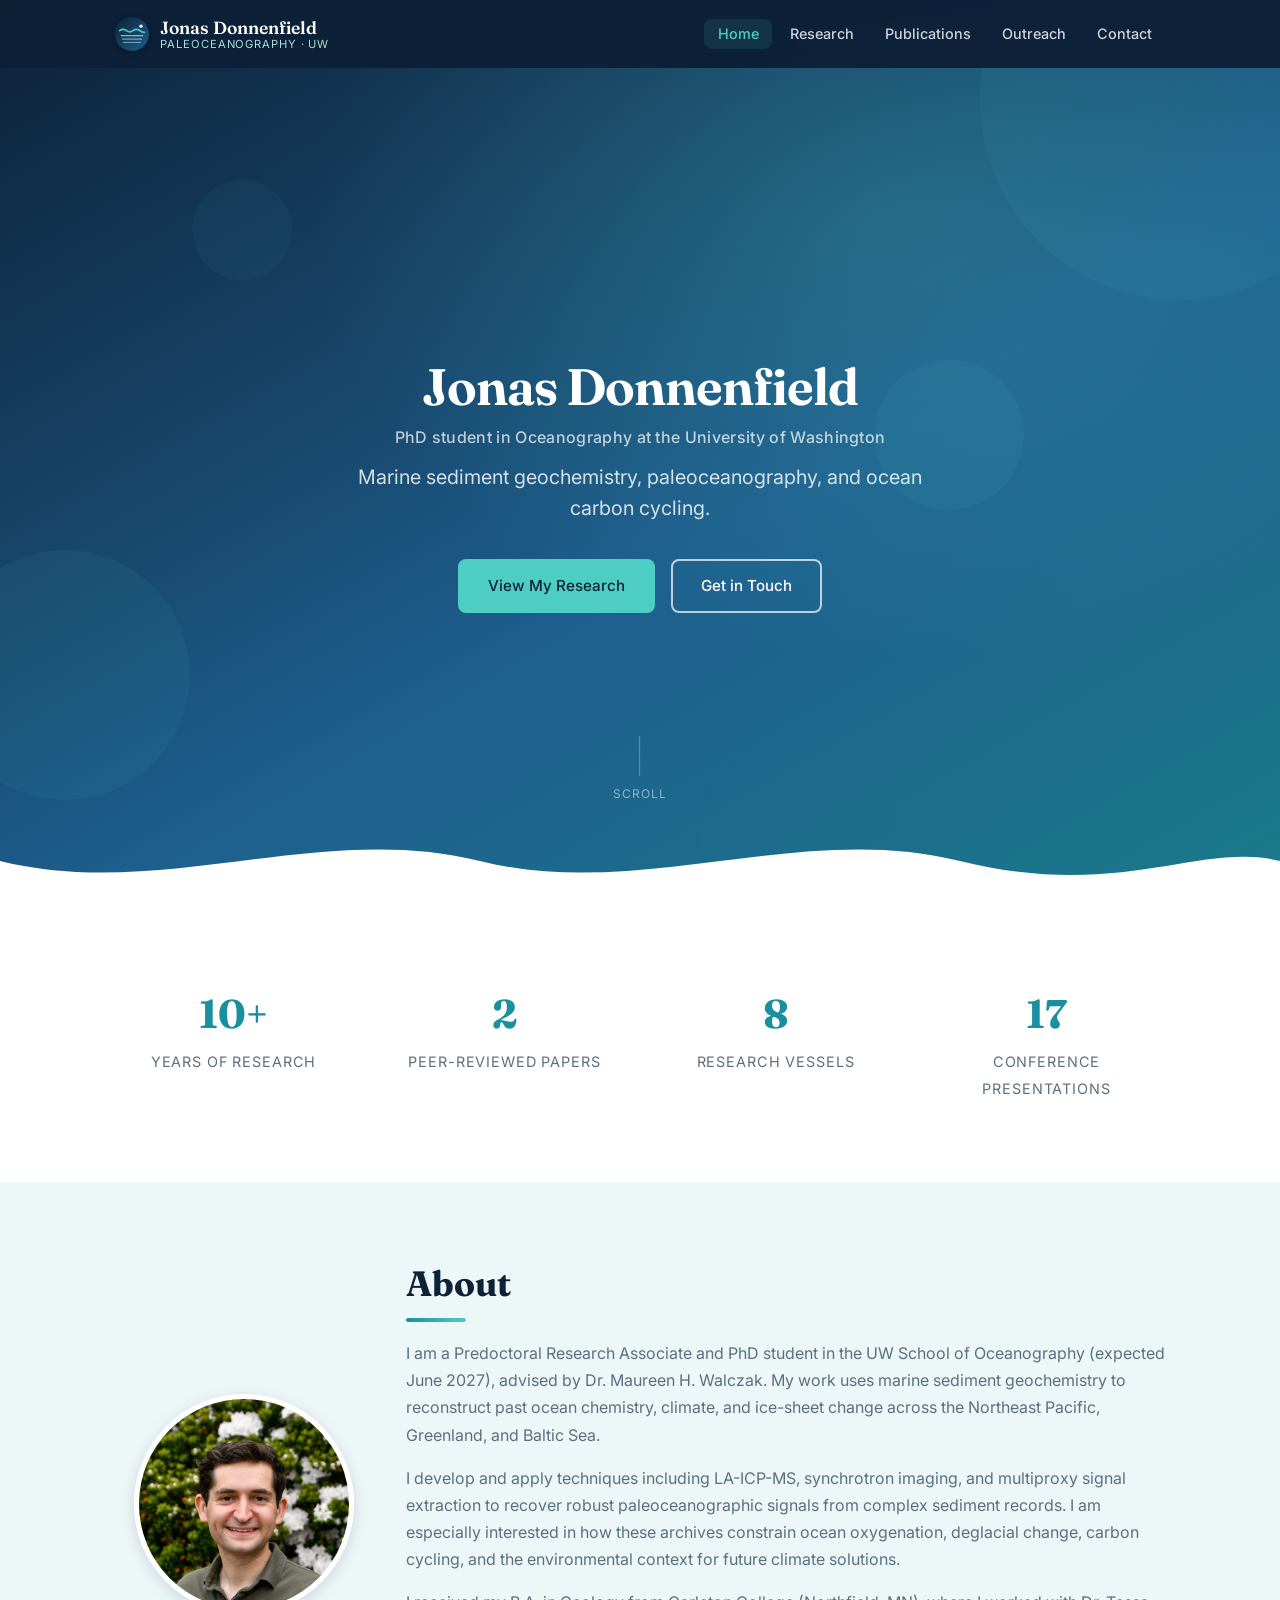
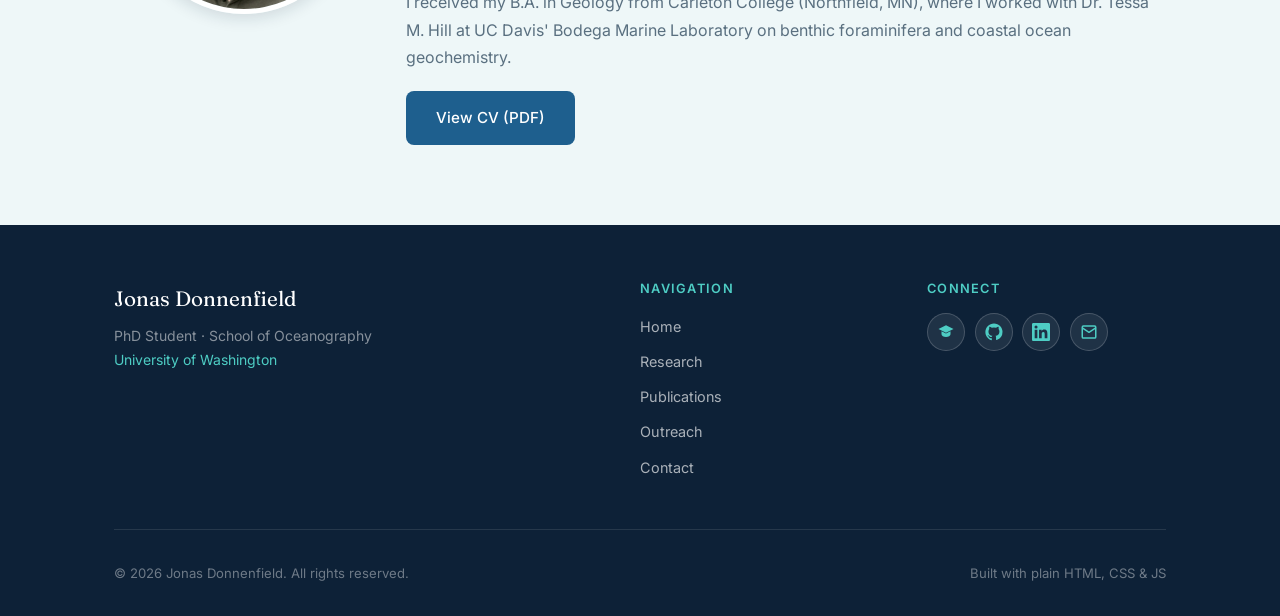
==== index.html @ f42e911a "Simplify displayed name and hero subtitle." ====
<!DOCTYPE html>
<html lang="en">
<head>
  <meta charset="UTF-8">
  <meta name="viewport" content="width=device-width, initial-scale=1.0">
  <title>Jonas Donnenfield — Paleoceanography PhD</title>
  <meta name="description" content="Personal academic website of Jonas Donnenfield, PhD Student in Oceanography at the University of Washington.">
  <meta property="og:title" content="Jonas Donnenfield — Paleoceanography PhD">
  <meta property="og:description" content="Marine sediment geochemist reconstructing Pacific Northwest climate and ocean oxygen history at the University of Washington.">
  <meta property="og:type" content="website">
  <link rel="icon" href="favicon.svg" type="image/svg+xml">
  <link rel="preconnect" href="https://fonts.googleapis.com">
  <link rel="preconnect" href="https://fonts.gstatic.com" crossorigin>
  <link href="https://fonts.googleapis.com/css2?family=Fraunces:opsz,wght@9..144,500;9..144,600;9..144,700&family=Inter:wght@300;400;500;600&display=swap" rel="stylesheet">
  <link rel="stylesheet" href="css/style.css">
</head>
<body>

  <!-- ── Navigation ── -->
  <nav class="nav" id="nav">
    <div class="nav-container">
      <a href="index.html" class="nav-logo">
        <img src="images/site-mark.svg" alt="" class="nav-logo-icon" aria-hidden="true">
        <span class="nav-logo-text">
          <span class="nav-logo-name">Jonas Donnenfield</span>
          <span class="nav-logo-title">Paleoceanography · UW</span>
        </span>
      </a>
      <button class="nav-toggle" id="navToggle" aria-label="Toggle navigation" aria-expanded="false">
        <span></span><span></span><span></span>
      </button>
      <ul class="nav-links" id="navLinks">
        <li><a href="index.html"        class="nav-link">Home</a></li>
        <li><a href="research.html"     class="nav-link">Research</a></li>
        <li><a href="publications.html" class="nav-link">Publications</a></li>
        <li><a href="outreach.html"     class="nav-link">Outreach</a></li>
        <li><a href="contact.html"      class="nav-link">Contact</a></li>
      </ul>
    </div>
  </nav>

  <!-- ── Hero ── -->
  <section class="hero">
    <div class="hero-bg-circles">
      <span></span><span></span><span></span><span></span><span></span>
    </div>

    <div class="hero-content">
      <h1>Jonas Donnenfield</h1>

      <p class="hero-subtitle">PhD student in Oceanography at the University of Washington</p>

      <p class="hero-tagline">
        Marine sediment geochemistry, paleoceanography, and ocean carbon cycling.
      </p>

      <div class="hero-actions">
        <a href="research.html" class="btn btn-primary">View My Research</a>
        <a href="contact.html"  class="btn btn-outline">Get in Touch</a>
      </div>
    </div>

    <div class="hero-scroll" aria-hidden="true">
      <div class="hero-scroll-line"></div>
      <span>Scroll</span>
    </div>

    <div class="hero-wave" aria-hidden="true">
      <svg xmlns="http://www.w3.org/2000/svg" viewBox="0 0 1440 80" preserveAspectRatio="none">
        <path fill="#ffffff" d="M0,40 C180,80 360,0 540,40 C720,80 900,0 1080,40 C1260,80 1350,20 1440,40 L1440,80 L0,80 Z"/>
      </svg>
    </div>
  </section>

  <!-- ── Quick Stats ── -->
  <section class="section">
    <div class="container">
      <div class="stats-grid">
        <div>
          <span class="stat-number">10+</span>
          <span class="stat-label">Years of Research</span>
        </div>
        <div>
          <span class="stat-number">2</span>
          <span class="stat-label">Peer-Reviewed Papers</span>
        </div>
        <div>
          <span class="stat-number">8</span>
          <span class="stat-label">Research Vessels</span>
        </div>
        <div>
          <span class="stat-number">17</span>
          <span class="stat-label">Conference Presentations</span>
        </div>
      </div>
    </div>
  </section>

  <!-- ── About (Home) ── -->
  <section class="section section--alt">
    <div class="container">
      <div class="home-about-grid">
        <div class="home-about-photo-wrap">
          <div class="home-about-photo">
            <img src="images/profile.jpg" alt="Jonas Donnenfield">
          </div>
        </div>
        <div>
          <h2>About</h2>
          <div class="section-divider home-about-divider"></div>
          <p>
            I am a Predoctoral Research Associate and PhD student in the UW School of Oceanography
            (expected June 2027),
            advised by Dr. Maureen H. Walczak. My work uses marine sediment geochemistry to reconstruct
            past ocean chemistry, climate, and ice-sheet change across the Northeast Pacific, Greenland,
            and Baltic Sea.
          </p>
          <p>
            I develop and apply techniques including LA-ICP-MS, synchrotron imaging, and multiproxy
            signal extraction to recover robust paleoceanographic signals from complex sediment records.
            I am especially interested in how these archives constrain ocean oxygenation, deglacial change,
            carbon cycling, and the environmental context for future climate solutions.
          </p>
          <p>
            I received my B.A. in Geology from Carleton College (Northfield, MN), where I worked with
            Dr. Tessa M. Hill at UC Davis' Bodega Marine Laboratory on benthic foraminifera and coastal
            ocean geochemistry.
          </p>
          <div class="hero-actions home-about-actions">
            <a href="cv.pdf" class="btn btn-ocean" target="_blank" rel="noopener noreferrer">View CV (PDF)</a>
          </div>
        </div>
      </div>
    </div>
  </section>

  <!-- ── Footer ── -->
  <footer class="footer">
    <div class="container">
      <div class="footer-grid">
        <div>
          <div class="footer-brand-name">Jonas Donnenfield</div>
          <p class="footer-brand-tagline">
            PhD Student · School of Oceanography<br>
            <a href="https://www.ocean.washington.edu" target="_blank" rel="noopener noreferrer">University of Washington</a>
          </p>
        </div>
        <div>
          <h4>Navigation</h4>
          <ul>
            <li><a href="index.html">Home</a></li>
            <li><a href="research.html">Research</a></li>
            <li><a href="publications.html">Publications</a></li>
            <li><a href="outreach.html">Outreach</a></li>
            <li><a href="contact.html">Contact</a></li>
          </ul>
        </div>
        <div>
          <h4>Connect</h4>
          <div class="social-icons">
            <a href="https://scholar.google.com/citations?user=cXpNlWQAAAAJ&hl=en&oi=ao" target="_blank" rel="noopener noreferrer" class="social-icon-link" aria-label="Google Scholar" title="Google Scholar">
              <svg viewBox="0 0 24 24" aria-hidden="true">
                <path d="M12 3 2 8l10 5 10-5-10-5Z"></path>
                <path d="M6 11v4c0 2 2.69 3.5 6 3.5s6-1.5 6-3.5v-4l-6 3-6-3Z"></path>
              </svg>
            </a>
            <a href="https://github.com/aquaticus-dev" target="_blank" rel="noopener noreferrer" class="social-icon-link" aria-label="GitHub" title="GitHub">
              <svg viewBox="0 0 24 24" aria-hidden="true">
                <path d="M12 .5C5.65.5.5 5.66.5 12.02c0 5.08 3.29 9.38 7.85 10.9.58.11.79-.25.79-.56l-.02-2.16c-3.19.69-3.86-1.53-3.86-1.53-.52-1.33-1.27-1.69-1.27-1.69-1.04-.72.08-.71.08-.71 1.15.08 1.75 1.18 1.75 1.18 1.02 1.76 2.68 1.25 3.33.95.1-.74.4-1.25.73-1.54-2.55-.29-5.23-1.28-5.23-5.68 0-1.25.44-2.26 1.17-3.06-.12-.29-.51-1.47.11-3.06 0 0 .96-.31 3.14 1.17a10.9 10.9 0 0 1 5.72 0c2.18-1.48 3.14-1.17 3.14-1.17.62 1.59.23 2.77.11 3.06.73.8 1.17 1.81 1.17 3.06 0 4.41-2.69 5.39-5.25 5.67.41.35.77 1.03.77 2.08l-.01 3.08c0 .31.21.67.8.56a11.53 11.53 0 0 0 7.84-10.9C23.5 5.66 18.35.5 12 .5Z"></path>
              </svg>
            </a>
            <a href="https://www.linkedin.com/in/jonas-donnenfield-9a2753b1/" target="_blank" rel="noopener noreferrer" class="social-icon-link" aria-label="LinkedIn" title="LinkedIn">
              <svg viewBox="0 0 24 24" aria-hidden="true">
                <path d="M20.45 20.45h-3.55V14.9c0-1.32-.03-3.02-1.84-3.02-1.84 0-2.12 1.44-2.12 2.92v5.65H9.39V9h3.41v1.56h.05c.48-.9 1.64-1.84 3.38-1.84 3.61 0 4.28 2.38 4.28 5.47v6.26ZM5.37 7.43a2.06 2.06 0 1 1 0-4.12 2.06 2.06 0 0 1 0 4.12ZM7.15 20.45H3.58V9h3.57v11.45ZM22.22 0H1.77C.79 0 0 .77 0 1.72v20.56C0 23.23.79 24 1.77 24h20.45c.98 0 1.78-.77 1.78-1.72V1.72C24 .77 23.2 0 22.22 0Z"></path>
              </svg>
            </a>
            <a href="mailto:jonasd@uw.edu" class="social-icon-link" aria-label="Email" title="Email">
              <svg viewBox="0 0 24 24" aria-hidden="true">
                <path d="M2 5.5A2.5 2.5 0 0 1 4.5 3h15A2.5 2.5 0 0 1 22 5.5v13a2.5 2.5 0 0 1-2.5 2.5h-15A2.5 2.5 0 0 1 2 18.5v-13Zm2.5-.5a.5.5 0 0 0-.5.5v.4l8 5.34 8-5.33v-.41a.5.5 0 0 0-.5-.5h-15Zm15.5 3.31-7.45 4.97a1 1 0 0 1-1.1 0L4 8.31v10.19c0 .28.22.5.5.5h15a.5.5 0 0 0 .5-.5V8.31Z"></path>
              </svg>
            </a>
          </div>
        </div>
      </div>
      <div class="footer-bottom">
        <span>© <span id="currentYear"></span> Jonas Donnenfield. All rights reserved.</span>
        <span>Built with plain HTML, CSS &amp; JS</span>
      </div>
    </div>
  </footer>

  <script src="js/main.js"></script>
</body>
</html>
---- css/style.css ----
/* ============================================================
   OCEAN ACADEMIC — Personal Website Stylesheet
   ============================================================ */

/* ---------- Custom Properties ---------- */
:root {
  --navy:          #0d2137;
  --ocean:         #1e5f8e;
  --teal:          #1a8fa0;
  --seafoam:       #4ecdc4;
  --light-seafoam: #a8ddd9;
  --pale-blue:     #eef7f8;
  --white:         #ffffff;
  --gray-100:      #f8fafc;
  --gray-200:      #dde8ed;
  --gray-400:      #94a3b8;

  --text:          #1a2d3d;
  --text-muted:    #5a7080;

  --font-serif: 'Fraunces', Georgia, serif;
  --font-sans:  'Inter', system-ui, -apple-system, sans-serif;

  --shadow-sm: 0 1px 4px rgba(13,33,55,0.08);
  --shadow-md: 0 4px 16px rgba(13,33,55,0.14);
  --shadow-lg: 0 10px 40px rgba(13,33,55,0.20);

  --radius:    8px;
  --radius-lg: 16px;

  --nav-height: 68px;
  --max-width:  1100px;
  --transition: 0.3s ease;
}

/* ---------- Reset & Base ---------- */
*, *::before, *::after { box-sizing: border-box; margin: 0; padding: 0; }

html {
  scroll-behavior: smooth;
  font-size: 16px;
}

body {
  font-family: var(--font-sans);
  color: var(--text);
  background: var(--white);
  line-height: 1.7;
  -webkit-font-smoothing: antialiased;
}

:root {
  --hero-photo-opacity: 0.32;
}

img { max-width: 100%; display: block; }
a  { color: inherit; text-decoration: none; }
ul { list-style: none; }

/* ---------- Typography ---------- */
h1, h2, h3, h4 {
  font-family: var(--font-serif);
  line-height: 1.25;
  color: var(--navy);
}

h1 { font-size: clamp(2rem, 5vw, 3.2rem); }
h2 { font-size: clamp(1.6rem, 3.5vw, 2.2rem); }
h3 { font-size: clamp(1.2rem, 2.5vw, 1.5rem); }
h4 { font-size: 1.1rem; }

p { margin-bottom: 1rem; color: var(--text-muted); }
p:last-child { margin-bottom: 0; }

/* ---------- Layout Utilities ---------- */
.container {
  max-width: var(--max-width);
  margin: 0 auto;
  padding: 0 1.5rem;
}

.section { padding: 5rem 0; }
.section--alt { background: var(--pale-blue); }

.section-header {
  text-align: center;
  margin-bottom: 3rem;
}
.section-header h2 { margin-bottom: 0.75rem; }
.section-header p  { max-width: 600px; margin: 0 auto; }

.section-divider {
  width: 60px;
  height: 4px;
  background: linear-gradient(90deg, var(--teal), var(--seafoam));
  border-radius: 2px;
  margin: 0.75rem auto 0;
}

/* ---------- Buttons ---------- */
.btn {
  display: inline-block;
  padding: 0.75rem 1.75rem;
  border-radius: var(--radius);
  font-family: var(--font-sans);
  font-size: 0.95rem;
  font-weight: 500;
  cursor: pointer;
  transition: var(--transition);
  border: 2px solid transparent;
}

.btn-primary {
  background: var(--seafoam);
  color: var(--navy);
}
.btn-primary:hover {
  background: var(--teal);
  color: var(--white);
  transform: translateY(-2px);
  box-shadow: var(--shadow-md);
}

.btn-outline {
  background: transparent;
  color: var(--white);
  border-color: rgba(255,255,255,0.7);
}
.btn-outline:hover {
  background: rgba(255,255,255,0.15);
  border-color: var(--white);
  transform: translateY(-2px);
}
.btn-outline-ocean {
  color: var(--ocean);
  border-color: rgba(30,95,142,0.45);
}
.btn-outline-ocean:hover {
  background: rgba(30,95,142,0.08);
  border-color: var(--ocean);
  color: var(--navy);
}

.btn-ocean {
  background: var(--ocean);
  color: var(--white);
}
.btn-ocean:hover {
  background: var(--navy);
  transform: translateY(-2px);
  box-shadow: var(--shadow-md);
}

/* ---------- Navigation ---------- */
.nav {
  position: fixed;
  top: 0; left: 0; right: 0;
  height: var(--nav-height);
  background: rgba(13, 33, 55, 0.97);
  backdrop-filter: blur(10px);
  z-index: 1000;
  transition: box-shadow var(--transition);
}
.nav.scrolled { box-shadow: var(--shadow-lg); }

.nav-container {
  max-width: var(--max-width);
  margin: 0 auto;
  padding: 0 1.5rem;
  height: 100%;
  display: flex;
  align-items: center;
  justify-content: space-between;
}

.nav-logo {
  display: flex;
  align-items: center;
  gap: 0.65rem;
}
.nav-logo-text {
  display: flex;
  flex-direction: column;
  line-height: 1.2;
}
.nav-logo-icon {
  width: 36px;
  height: 36px;
  border-radius: 999px;
  box-shadow: 0 1px 6px rgba(0,0,0,0.24);
}
.nav-logo-name {
  font-family: var(--font-serif);
  font-size: 1.1rem;
  font-weight: 600;
  color: var(--white);
}
.nav-logo-title {
  font-size: 0.7rem;
  color: var(--light-seafoam);
  text-transform: uppercase;
  letter-spacing: 0.08em;
}

.nav-links {
  display: flex;
  gap: 0.25rem;
}
.nav-link {
  color: rgba(255,255,255,0.8);
  font-size: 0.9rem;
  font-weight: 500;
  padding: 0.4rem 0.85rem;
  border-radius: var(--radius);
  transition: var(--transition);
}
.nav-link:hover,
.nav-link.active {
  color: var(--seafoam);
  background: rgba(78,205,196,0.1);
}

.nav-toggle {
  display: none;
  flex-direction: column;
  gap: 5px;
  background: none;
  border: none;
  cursor: pointer;
  padding: 4px;
}
.nav-toggle span {
  display: block;
  width: 24px;
  height: 2px;
  background: var(--white);
  border-radius: 2px;
  transition: var(--transition);
}
.nav-toggle.open span:nth-child(1) { transform: translateY(7px) rotate(45deg); }
.nav-toggle.open span:nth-child(2) { opacity: 0; }
.nav-toggle.open span:nth-child(3) { transform: translateY(-7px) rotate(-45deg); }

/* ---------- Hero (Home) ---------- */
.hero {
  position: relative;
  min-height: 100vh;
  display: flex;
  align-items: center;
  background: linear-gradient(150deg, var(--navy) 0%, var(--ocean) 60%, #1a7a8a 100%);
  overflow: hidden;
  padding-top: var(--nav-height);
}

.hero::before {
  content: '';
  position: absolute;
  inset: 0;
  background-image: url('../images/research-ice-sheet.png');
  background-size: cover;
  background-position: center;
  opacity: var(--hero-photo-opacity);
  transition: opacity 0.12s linear;
  pointer-events: none;
}

.hero::after {
  content: '';
  position: absolute;
  inset: 0;
  background:
    radial-gradient(ellipse at 70% 25%, rgba(78,205,196,0.22), transparent 46%),
    linear-gradient(150deg, rgba(13,33,55,0.92) 0%, rgba(30,95,142,0.86) 58%, rgba(26,122,138,0.82) 100%);
  pointer-events: none;
}

.hero-bg-circles {
  position: absolute;
  inset: 0;
  overflow: hidden;
  pointer-events: none;
  z-index: 1;
}
.hero-bg-circles span {
  position: absolute;
  border-radius: 50%;
  background: rgba(78, 205, 196, 0.06);
}
.hero-bg-circles span:nth-child(1) { width: 400px; height: 400px; top: -100px; right: -100px; animation: drift1 14s ease-in-out infinite; }
.hero-bg-circles span:nth-child(2) { width: 250px; height: 250px; bottom: 100px; left: -60px; animation: drift2 18s ease-in-out infinite 1s; }
.hero-bg-circles span:nth-child(3) { width: 150px; height: 150px; top: 40%; right: 20%; animation: drift3 12s ease-in-out infinite 3s; }
.hero-bg-circles span:nth-child(4) { width: 200px; height: 200px; bottom: -40px; right: 30%; background: rgba(30, 95, 142, 0.05); animation: drift1 20s ease-in-out infinite 5s; }
.hero-bg-circles span:nth-child(5) { width: 100px; height: 100px; top: 20%; left: 15%; background: rgba(78, 205, 196, 0.04); animation: drift2 16s ease-in-out infinite 2s; }

@keyframes drift1 {
  0%   { transform: translate(0, 0) scale(1) rotate(0deg); }
  25%  { transform: translate(30px, -45px) scale(1.06) rotate(3deg); }
  50%  { transform: translate(-20px, -60px) scale(1.03) rotate(-2deg); }
  75%  { transform: translate(25px, -20px) scale(1.08) rotate(4deg); }
  100% { transform: translate(0, 0) scale(1) rotate(0deg); }
}
@keyframes drift2 {
  0%   { transform: translate(0, 0) scale(1) rotate(0deg); }
  25%  { transform: translate(-25px, 40px) scale(1.05) rotate(-3deg); }
  50%  { transform: translate(35px, 20px) scale(1.02) rotate(2deg); }
  75%  { transform: translate(-15px, -30px) scale(1.07) rotate(-4deg); }
  100% { transform: translate(0, 0) scale(1) rotate(0deg); }
}
@keyframes drift3 {
  0%   { transform: translate(0, 0) scale(1) rotate(0deg); }
  33%  { transform: translate(40px, -35px) scale(1.08) rotate(5deg); }
  66%  { transform: translate(-30px, 25px) scale(1.04) rotate(-3deg); }
  100% { transform: translate(0, 0) scale(1) rotate(0deg); }
}

@media (prefers-reduced-motion: reduce) {
  .hero-bg-circles span { animation: none !important; }
  .hero-scroll-line { animation: none !important; }
  .card, .research-card, .pub-entry, .education-item, .fieldwork-item {
    transition: none !important;
  }
}

.hero-content {
  position: relative;
  z-index: 2;
  max-width: var(--max-width);
  margin: 0 auto;
  padding: 4rem 1.5rem;
  text-align: center;
}

.hero-subtitle {
  display: block;
  font-size: clamp(0.86rem, 1.6vw, 1rem);
  font-weight: 500;
  letter-spacing: 0.02em;
  color: rgba(255,255,255,0.72);
  margin: 0.35rem auto 0.65rem;
  padding: 0;
  max-width: 620px;
}

.hero h1 {
  color: var(--white);
  margin-bottom: 0;
  font-weight: 650;
  letter-spacing: -0.02em;
}
.hero-tagline {
  font-size: clamp(1.03rem, 2.2vw, 1.24rem);
  color: rgba(255,255,255,0.82);
  max-width: 600px;
  margin: 0 auto 2.25rem;
  line-height: 1.55;
}

.hero-actions {
  display: flex;
  gap: 1rem;
  justify-content: center;
  flex-wrap: wrap;
}

.hero-scroll {
  position: absolute;
  bottom: 6rem;
  left: 50%;
  transform: translateX(-50%);
  display: flex;
  flex-direction: column;
  align-items: center;
  gap: 0.5rem;
  color: rgba(255,255,255,0.5);
  font-size: 0.75rem;
  letter-spacing: 0.08em;
  text-transform: uppercase;
  z-index: 2;
}
.hero-scroll-line {
  width: 1px;
  height: 40px;
  background: rgba(255,255,255,0.3);
  animation: scroll-pulse 2s ease-in-out infinite;
}
@keyframes scroll-pulse {
  0%, 100% { opacity: 0.3; transform: scaleY(1); }
  50%       { opacity: 0.8; transform: scaleY(1.2); }
}

.hero-wave {
  position: absolute;
  bottom: -1px;
  left: 0;
  right: 0;
  line-height: 0;
  z-index: 2;
}
.hero-wave svg { width: 100%; height: 80px; }

/* ---------- Home: Quick Stats ---------- */
.stats-grid {
  display: grid;
  grid-template-columns: repeat(auto-fit, minmax(160px, 1fr));
  gap: 2rem;
  text-align: center;
}

/* ---------- Home: About ---------- */
.home-about-grid {
  display: grid;
  grid-template-columns: 260px 1fr;
  gap: 2rem;
  align-items: center;
}
.home-about-photo-wrap { text-align: center; }
.home-about-photo {
  width: 220px;
  height: 220px;
  border-radius: 50%;
  margin: 0 auto;
  border: 5px solid var(--white);
  overflow: hidden;
  box-shadow: var(--shadow-md);
}
.home-about-photo img {
  width: 100%;
  height: 100%;
  object-fit: cover;
}
.home-about-divider {
  margin: 0.75rem 0 1.1rem;
}
.home-about-actions {
  justify-content: flex-start;
  margin-top: 1.25rem;
}
.stat-number {
  font-family: var(--font-serif);
  font-size: 2.5rem;
  font-weight: 700;
  color: var(--teal);
  display: block;
}
.stat-label {
  font-size: 0.9rem;
  color: var(--text-muted);
  text-transform: uppercase;
  letter-spacing: 0.06em;
}

/* ---------- Home: Featured Research ---------- */
.cards-grid {
  display: grid;
  grid-template-columns: repeat(auto-fit, minmax(280px, 1fr));
  gap: 1.75rem;
}

.card {
  background: var(--white);
  border-radius: var(--radius-lg);
  box-shadow: var(--shadow-sm);
  overflow: hidden;
  transition: var(--transition);
  border: 1px solid var(--gray-200);
}
.card:hover {
  transform: translateY(-5px);
  box-shadow: var(--shadow-lg);
}

.card-image {
  height: 180px;
  background-size: cover;
  background-position: center;
  background-repeat: no-repeat;
}
.card-image--1 { background-image: url('../images/research-hydroclimate.png'); background-color: #1e5f8e; }
.card-image--2 { background-image: url('../images/research-hypoxia.png'); background-color: #1a8fa0; }
.card-image--3 { background-image: url('../images/research-proxy.png'); background-color: #1e5f8e; }
.card-image--4 { background-image: url('../images/research-ice-sheet.png'); background-color: #0a4a6e; }
.card-image--5 {
  background-image:
    linear-gradient(135deg, rgba(13,33,55,0.08), rgba(26,143,160,0.12)),
    url('../images/research-mcdr.svg');
  background-color: #164a66;
}

.card-body { padding: 1.5rem; }
.card-tag {
  display: inline-block;
  font-size: 0.75rem;
  font-weight: 600;
  text-transform: uppercase;
  letter-spacing: 0.08em;
  color: var(--teal);
  margin-bottom: 0.6rem;
}
.card-body h3 { margin-bottom: 0.6rem; color: var(--navy); }
.card-body p  { font-size: 0.9rem; }

.card-link {
  display: inline-flex;
  align-items: center;
  gap: 0.35rem;
  font-size: 0.875rem;
  font-weight: 500;
  color: var(--teal);
  margin-top: 1rem;
  transition: var(--transition);
}
.card-link:hover { color: var(--ocean); gap: 0.6rem; }

/* ---------- Home: Recent Pubs Preview ---------- */
.pub-preview-list { display: flex; flex-direction: column; gap: 1rem; }
.pub-preview-item {
  background: var(--white);
  border-radius: var(--radius);
  padding: 1.25rem 1.5rem;
  border-left: 4px solid var(--seafoam);
  box-shadow: var(--shadow-sm);
  transition: var(--transition);
}
.pub-preview-item:hover {
  border-left-color: var(--teal);
  box-shadow: var(--shadow-md);
  transform: translateX(4px);
}
.pub-preview-item h4 {
  font-family: var(--font-sans);
  font-size: 0.95rem;
  font-weight: 600;
  color: var(--navy);
  margin-bottom: 0.3rem;
}
.pub-preview-item p { font-size: 0.85rem; margin: 0; }
.pub-year {
  font-size: 0.78rem;
  font-weight: 600;
  color: var(--teal);
  text-transform: uppercase;
}

/* ---------- Outreach: Featured Media ---------- */
.media-feature-grid {
  display: grid;
  grid-template-columns: repeat(auto-fit, minmax(280px, 1fr));
  gap: 1.5rem;
}
.media-feature-card {
  background: var(--white);
  border: 1px solid var(--gray-200);
  border-radius: var(--radius-lg);
  overflow: hidden;
  box-shadow: var(--shadow-sm);
}
.media-feature-image {
  width: 100%;
  height: 190px;
  object-fit: contain;
  object-position: center;
  display: block;
  background: linear-gradient(135deg, var(--navy), var(--ocean));
  padding: 0.75rem;
}
.media-feature-body {
  padding: 1.1rem 1.25rem 1.25rem;
}
.media-feature-body h4 {
  font-family: var(--font-sans);
  font-size: 1rem;
  margin-bottom: 0.45rem;
}
.media-feature-body p {
  font-size: 0.9rem;
}

/* ---------- About Page ---------- */
.about-grid {
  display: grid;
  grid-template-columns: 1fr 2fr;
  gap: 4rem;
  align-items: start;
}
.about-photo-wrap { text-align: center; }
.about-photo {
  width: 260px;
  height: 260px;
  border-radius: 50%;
  margin: 0 auto 1.5rem;
  border: 6px solid var(--white);
  box-shadow: var(--shadow-lg);
  overflow: hidden;
}
.about-photo img {
  width: 100%;
  height: 100%;
  object-fit: cover;
  display: block;
}
.about-social {
  display: flex;
  gap: 0.6rem;
  justify-content: center;
  flex-wrap: wrap;
  margin-top: 1.25rem;
}
.social-link {
  font-size: 0.78rem;
  font-weight: 500;
  padding: 0.35rem 0.85rem;
  border-radius: 100px;
  background: var(--pale-blue);
  color: var(--ocean);
  transition: var(--transition);
  border: 1px solid var(--gray-200);
}
.social-link:hover {
  background: var(--ocean);
  color: var(--white);
  border-color: var(--ocean);
}

.social-icons {
  display: flex;
  gap: 0.6rem;
  flex-wrap: wrap;
  align-items: center;
  justify-content: center;
}
.social-icon-link {
  width: 38px;
  height: 38px;
  display: inline-flex;
  align-items: center;
  justify-content: center;
  border-radius: 999px;
  background: var(--white);
  color: var(--ocean);
  border: 1px solid var(--gray-200);
  transition: var(--transition);
}
.social-icon-link svg {
  width: 18px;
  height: 18px;
  fill: currentColor;
}
.social-icon-link:hover {
  background: var(--ocean);
  color: var(--white);
  border-color: var(--ocean);
  transform: translateY(-1px);
}

.about-intro { font-size: 1.05rem; color: var(--text); font-style: italic; margin-bottom: 1.25rem; }

.education-list { display: flex; flex-direction: column; gap: 1rem; margin-bottom: 2rem; }
.education-item {
  display: flex;
  gap: 1rem;
  align-items: flex-start;
  padding: 1rem 1.25rem;
  background: var(--pale-blue);
  border-radius: var(--radius);
}
.education-icon { font-size: 1.5rem; flex-shrink: 0; margin-top: 0.1rem; }
.education-item h4 { font-family: var(--font-sans); font-size: 0.95rem; font-weight: 600; color: var(--navy); }
.education-item p  { font-size: 0.85rem; margin: 0; }

.skills-section h3 { margin-bottom: 1rem; }
.skills-group { margin-bottom: 1.25rem; }
.skills-group h4 {
  font-family: var(--font-sans);
  font-size: 0.8rem;
  font-weight: 600;
  text-transform: uppercase;
  letter-spacing: 0.08em;
  color: var(--teal);
  margin-bottom: 0.6rem;
}
.skills-tags { display: flex; flex-wrap: wrap; gap: 0.5rem; }
.skill-tag {
  font-size: 0.82rem;
  padding: 0.3rem 0.8rem;
  background: var(--white);
  border: 1px solid var(--gray-200);
  border-radius: 100px;
  color: var(--text);
}

/* ---------- Research Page ---------- */
.research-intro {
  max-width: 750px;
  margin: 0 auto 3.5rem;
  text-align: center;
  font-size: 1.05rem;
  color: var(--text);
}

.research-cards-grid {
  display: grid;
  grid-template-columns: repeat(2, minmax(0, 1fr));
  gap: 2rem;
}

.research-card {
  background: var(--white);
  border-radius: var(--radius-lg);
  overflow: hidden;
  box-shadow: var(--shadow-sm);
  border: 1px solid var(--gray-200);
  transition: var(--transition);
}
.research-card:hover {
  transform: translateY(-5px);
  box-shadow: var(--shadow-lg);
}
.research-card-image {
  height: 200px;
  background-size: cover;
  background-position: center;
  background-repeat: no-repeat;
}
.research-card-body { padding: 1.75rem; }
.research-card-body h3 { margin-bottom: 0.75rem; }
.research-card-body p  { font-size: 0.92rem; }
.research-expand {
  margin-top: 1rem;
  border-top: 1px solid var(--gray-200);
  padding-top: 0.8rem;
}
.research-expand summary {
  cursor: pointer;
  font-size: 0.875rem;
  font-weight: 600;
  color: var(--ocean);
  list-style: none;
}
.research-expand summary::-webkit-details-marker { display: none; }
.research-expand summary::after {
  content: " +";
  font-weight: 700;
}
.research-expand[open] summary::after { content: " -"; }
.research-expand p {
  margin-top: 0.75rem;
}
.research-tags { display: flex; flex-wrap: wrap; gap: 0.4rem; margin-top: 1rem; }
.research-tag {
  font-size: 0.75rem;
  font-weight: 500;
  padding: 0.25rem 0.65rem;
  background: #f3f8fb;
  color: #5a7080;
  border-radius: 100px;
  border: 1px solid #dfeaf0;
  cursor: default;
  user-select: none;
}

.fieldwork-section {
  background: linear-gradient(135deg, var(--navy) 0%, var(--ocean) 100%);
  border-radius: var(--radius-lg);
  padding: 3rem;
  color: var(--white);
  margin-top: 4rem;
}
.fieldwork-section h2, .fieldwork-section h3 { color: var(--white); }
.fieldwork-section p  { color: rgba(255,255,255,0.8); }

.fieldwork-grid {
  display: grid;
  grid-template-columns: repeat(auto-fit, minmax(200px, 1fr));
  gap: 1.5rem;
  margin-top: 2rem;
}
.fieldwork-item {
  text-align: center;
  padding: 1.5rem 1rem;
  background: rgba(255,255,255,0.08);
  border-radius: var(--radius);
  border: 1px solid rgba(255,255,255,0.15);
}
.fieldwork-icon { font-size: 2rem; margin-bottom: 0.75rem; }
.fieldwork-item h4 { font-family: var(--font-sans); font-weight: 600; color: var(--seafoam); margin-bottom: 0.4rem; }
.fieldwork-item p  { font-size: 0.875rem; color: rgba(255,255,255,0.7); margin: 0; }

/* ---------- Research: Terrestrial Fieldwork ---------- */
.terrestrial-list { display: flex; flex-direction: column; }
.terrestrial-entry {
  display: flex;
  justify-content: space-between;
  align-items: baseline;
  gap: 1rem;
  padding: 0.6rem 0;
  border-bottom: 1px solid rgba(255,255,255,0.1);
}
.terrestrial-entry:last-child { border-bottom: none; }
.terrestrial-entry-place {
  font-size: 0.9rem;
  font-weight: 500;
  color: var(--white);
}
.terrestrial-entry-desc {
  font-size: 0.875rem;
  color: rgba(255,255,255,0.65);
}
.terrestrial-entry-date {
  font-size: 0.82rem;
  color: var(--seafoam);
  white-space: nowrap;
  flex-shrink: 0;
}

/* ---------- Publications Page ---------- */
.pub-filters {
  display: flex;
  gap: 0.5rem;
  flex-wrap: wrap;
  margin-bottom: 2.5rem;
}
.pub-filter-btn {
  padding: 0.45rem 1.1rem;
  border-radius: 100px;
  border: 1px solid var(--gray-200);
  background: var(--white);
  color: var(--text-muted);
  font-size: 0.875rem;
  font-weight: 500;
  cursor: pointer;
  transition: var(--transition);
}
.pub-filter-btn:hover,
.pub-filter-btn.active {
  background: var(--ocean);
  color: var(--white);
  border-color: var(--ocean);
}

.pub-year-group { margin-bottom: 3rem; }
.pub-year-label {
  font-family: var(--font-serif);
  font-size: 1.6rem;
  color: var(--navy);
  padding-bottom: 0.75rem;
  border-bottom: 2px solid var(--gray-200);
  margin-bottom: 1.5rem;
}

.pub-entry {
  display: block;
  padding: 1.5rem;
  border-radius: var(--radius);
  border: 1px solid var(--gray-200);
  margin-bottom: 1rem;
  transition: var(--transition);
  position: relative;
  padding-left: 1.75rem;
  color: inherit;
  text-decoration: none;
}
.pub-entry::before {
  content: '';
  position: absolute;
  left: 0; top: 0; bottom: 0;
  width: 4px;
  border-radius: 4px 0 0 4px;
  background: var(--seafoam);
}
.pub-entry:hover {
  box-shadow: var(--shadow-md);
  border-color: var(--light-seafoam);
}
.pub-entry:hover::before { background: var(--teal); }
.pub-entry--link { cursor: pointer; }
.pub-entry--link:hover .pub-entry-title { color: var(--ocean); }

.pub-entry-type {
  font-size: 0.72rem;
  font-weight: 600;
  text-transform: uppercase;
  letter-spacing: 0.1em;
  color: var(--teal);
  margin-bottom: 0.4rem;
}
.pub-entry-title {
  font-family: var(--font-sans);
  font-size: 0.975rem;
  font-weight: 600;
  color: var(--navy);
  margin-bottom: 0.4rem;
  line-height: 1.4;
}
.pub-entry-authors { font-size: 0.875rem; color: var(--text-muted); margin-bottom: 0.3rem; }
.pub-entry-journal { font-size: 0.875rem; color: var(--text-muted); font-style: italic; }
/* ---------- Contact Page ---------- */
.contact-grid {
  display: grid;
  grid-template-columns: 1fr 1.6fr;
  gap: 4rem;
  align-items: start;
}

.contact-info-card {
  background: var(--pale-blue);
  border-radius: var(--radius-lg);
  padding: 2.5rem;
}
.contact-info-card h3 { margin-bottom: 1.5rem; }

.contact-info-item {
  display: flex;
  gap: 1rem;
  margin-bottom: 1.5rem;
  align-items: flex-start;
}
.contact-info-icon {
  font-size: 1.4rem;
  flex-shrink: 0;
  margin-top: 0.1rem;
}
.contact-info-item h4 {
  font-family: var(--font-sans);
  font-size: 0.8rem;
  font-weight: 600;
  text-transform: uppercase;
  letter-spacing: 0.08em;
  color: var(--teal);
  margin-bottom: 0.2rem;
}
.contact-info-item p { font-size: 0.9rem; margin: 0; }

.contact-social { margin-top: 2rem; }
.contact-social h4 {
  font-family: var(--font-sans);
  font-size: 0.8rem;
  font-weight: 600;
  text-transform: uppercase;
  letter-spacing: 0.08em;
  color: var(--teal);
  margin-bottom: 0.75rem;
}
.contact-social-links { display: flex; flex-wrap: wrap; gap: 0.5rem; }

/* Form */
.contact-form-card {
  background: var(--white);
  border-radius: var(--radius-lg);
  padding: 2.5rem;
  box-shadow: var(--shadow-md);
  border: 1px solid var(--gray-200);
}
.contact-form-card h3 { margin-bottom: 1.75rem; }

.form-group { margin-bottom: 1.25rem; }
.form-row { display: grid; grid-template-columns: 1fr 1fr; gap: 1rem; }

.form-group label {
  display: block;
  font-size: 0.875rem;
  font-weight: 500;
  color: var(--text);
  margin-bottom: 0.4rem;
}
.form-group input,
.form-group select,
.form-group textarea {
  width: 100%;
  padding: 0.7rem 1rem;
  border: 1.5px solid var(--gray-200);
  border-radius: var(--radius);
  font-family: var(--font-sans);
  font-size: 0.9rem;
  color: var(--text);
  background: var(--white);
  transition: var(--transition);
  outline: none;
}
.form-group input:focus,
.form-group select:focus,
.form-group textarea:focus {
  border-color: var(--seafoam);
  box-shadow: 0 0 0 3px rgba(78,205,196,0.15);
}
.form-group textarea { resize: vertical; min-height: 140px; }

.form-success {
  display: none;
  text-align: center;
  padding: 2rem;
  background: var(--pale-blue);
  border-radius: var(--radius);
  border: 1px solid var(--light-seafoam);
}
.form-success-icon { font-size: 2.5rem; margin-bottom: 0.75rem; }
.form-success h4 { color: var(--navy); margin-bottom: 0.5rem; }
.form-success p { font-size: 0.9rem; }

/* ---------- Footer ---------- */
.footer {
  background: var(--navy);
  color: rgba(255,255,255,0.75);
  padding: 3.5rem 0 2rem;
}
.footer-grid {
  display: grid;
  grid-template-columns: 2fr 1fr 1fr;
  gap: 3rem;
  margin-bottom: 3rem;
}
.footer-brand-name {
  font-family: var(--font-serif);
  font-size: 1.3rem;
  color: var(--white);
  margin-bottom: 0.5rem;
}
.footer-brand-tagline { font-size: 0.875rem; color: rgba(255,255,255,0.5); }
.footer-brand-tagline a { color: var(--seafoam); }

.footer h4 {
  font-family: var(--font-sans);
  font-size: 0.8rem;
  font-weight: 600;
  text-transform: uppercase;
  letter-spacing: 0.1em;
  color: var(--seafoam);
  margin-bottom: 1rem;
}
.footer ul { display: flex; flex-direction: column; gap: 0.5rem; }
.footer ul a {
  font-size: 0.9rem;
  color: rgba(255,255,255,0.65);
  transition: var(--transition);
}
.footer ul a:hover { color: var(--seafoam); }
.footer .social-icons { justify-content: flex-start; }
.footer .social-icon-link {
  background: rgba(255,255,255,0.08);
  border-color: rgba(255,255,255,0.18);
  color: var(--seafoam);
}
.footer .social-icon-link:hover {
  background: var(--seafoam);
  color: var(--navy);
  border-color: var(--seafoam);
}

.footer-bottom {
  border-top: 1px solid rgba(255,255,255,0.1);
  padding-top: 2rem;
  display: flex;
  justify-content: space-between;
  align-items: center;
  flex-wrap: wrap;
  gap: 1rem;
  font-size: 0.82rem;
  color: rgba(255,255,255,0.4);
}

/* ---------- Page Hero (inner pages) ---------- */
.page-hero {
  background: linear-gradient(150deg, var(--navy) 0%, var(--ocean) 100%);
  padding: calc(var(--nav-height) + 3.5rem) 0 3.5rem;
  text-align: center;
  position: relative;
  overflow: hidden;
}
.page-hero::after {
  content: '';
  position: absolute;
  inset: 0;
  background: radial-gradient(ellipse at 70% 50%, rgba(78,205,196,0.1) 0%, transparent 60%);
}
.page-hero-content { position: relative; z-index: 1; }
.page-hero h1 { color: var(--white); margin-bottom: 0; }
.page-hero p  { color: rgba(255,255,255,0.75); font-size: 1.1rem; max-width: 550px; margin: 0 auto; }

/* ---------- Back to top / misc ---------- */
.text-center { text-align: center; }
.mt-2 { margin-top: 2rem; }
.highlight { color: var(--teal); }

/* ---------- Responsive ---------- */
@media (max-width: 900px) {
  .about-grid { grid-template-columns: 1fr; }
  .about-photo-wrap { order: -1; }
  .contact-grid { grid-template-columns: 1fr; }
  .footer-grid { grid-template-columns: 1fr 1fr; }
  .research-cards-grid { grid-template-columns: 1fr; }
  .home-about-grid {
    grid-template-columns: 1fr;
    text-align: center;
  }
  .home-about-actions { justify-content: center; }
}

@media (max-width: 768px) {
  .section { padding: 3.5rem 0; }
  .nav-logo-icon { width: 30px; height: 30px; }

  .nav-links {
    display: none;
    position: fixed;
    top: var(--nav-height);
    left: 0; right: 0;
    background: var(--navy);
    flex-direction: column;
    padding: 1rem 1.5rem 1.5rem;
    gap: 0.25rem;
    box-shadow: var(--shadow-lg);
  }
  .nav-links.open { display: flex; }
  .nav-link { padding: 0.6rem 1rem; font-size: 1rem; }
  .nav-toggle { display: flex; }

  .hero-content { padding: 3rem 1.25rem; }
  .hero-scroll { display: none; }

  .cards-grid { grid-template-columns: 1fr; }
  .form-row { grid-template-columns: 1fr; }
  .fieldwork-grid { grid-template-columns: 1fr 1fr; }
  .footer-grid { grid-template-columns: 1fr; gap: 2rem; }
  .footer-bottom { flex-direction: column; text-align: center; }

  .contact-form-card,
  .contact-info-card { padding: 1.75rem; }

  .fieldwork-section { padding: 2rem 1.5rem; }
  .stats-grid { grid-template-columns: repeat(2, 1fr); }
}

@media (max-width: 480px) {
  h1 { font-size: 2rem; }
  .hero h1 { font-size: clamp(2.3rem, 13vw, 3.2rem); }
  .hero-subtitle {
    font-size: 0.86rem;
    max-width: 17rem;
  }
  .hero-tagline {
    max-width: 19rem;
    margin-bottom: 2rem;
  }
  .hero-actions { flex-direction: column; align-items: center; }
  .about-photo { width: 200px; height: 200px; }
  .stats-grid { grid-template-columns: 1fr 1fr; }
  .fieldwork-grid { grid-template-columns: 1fr; }
  .research-cards-grid { grid-template-columns: 1fr; }
}
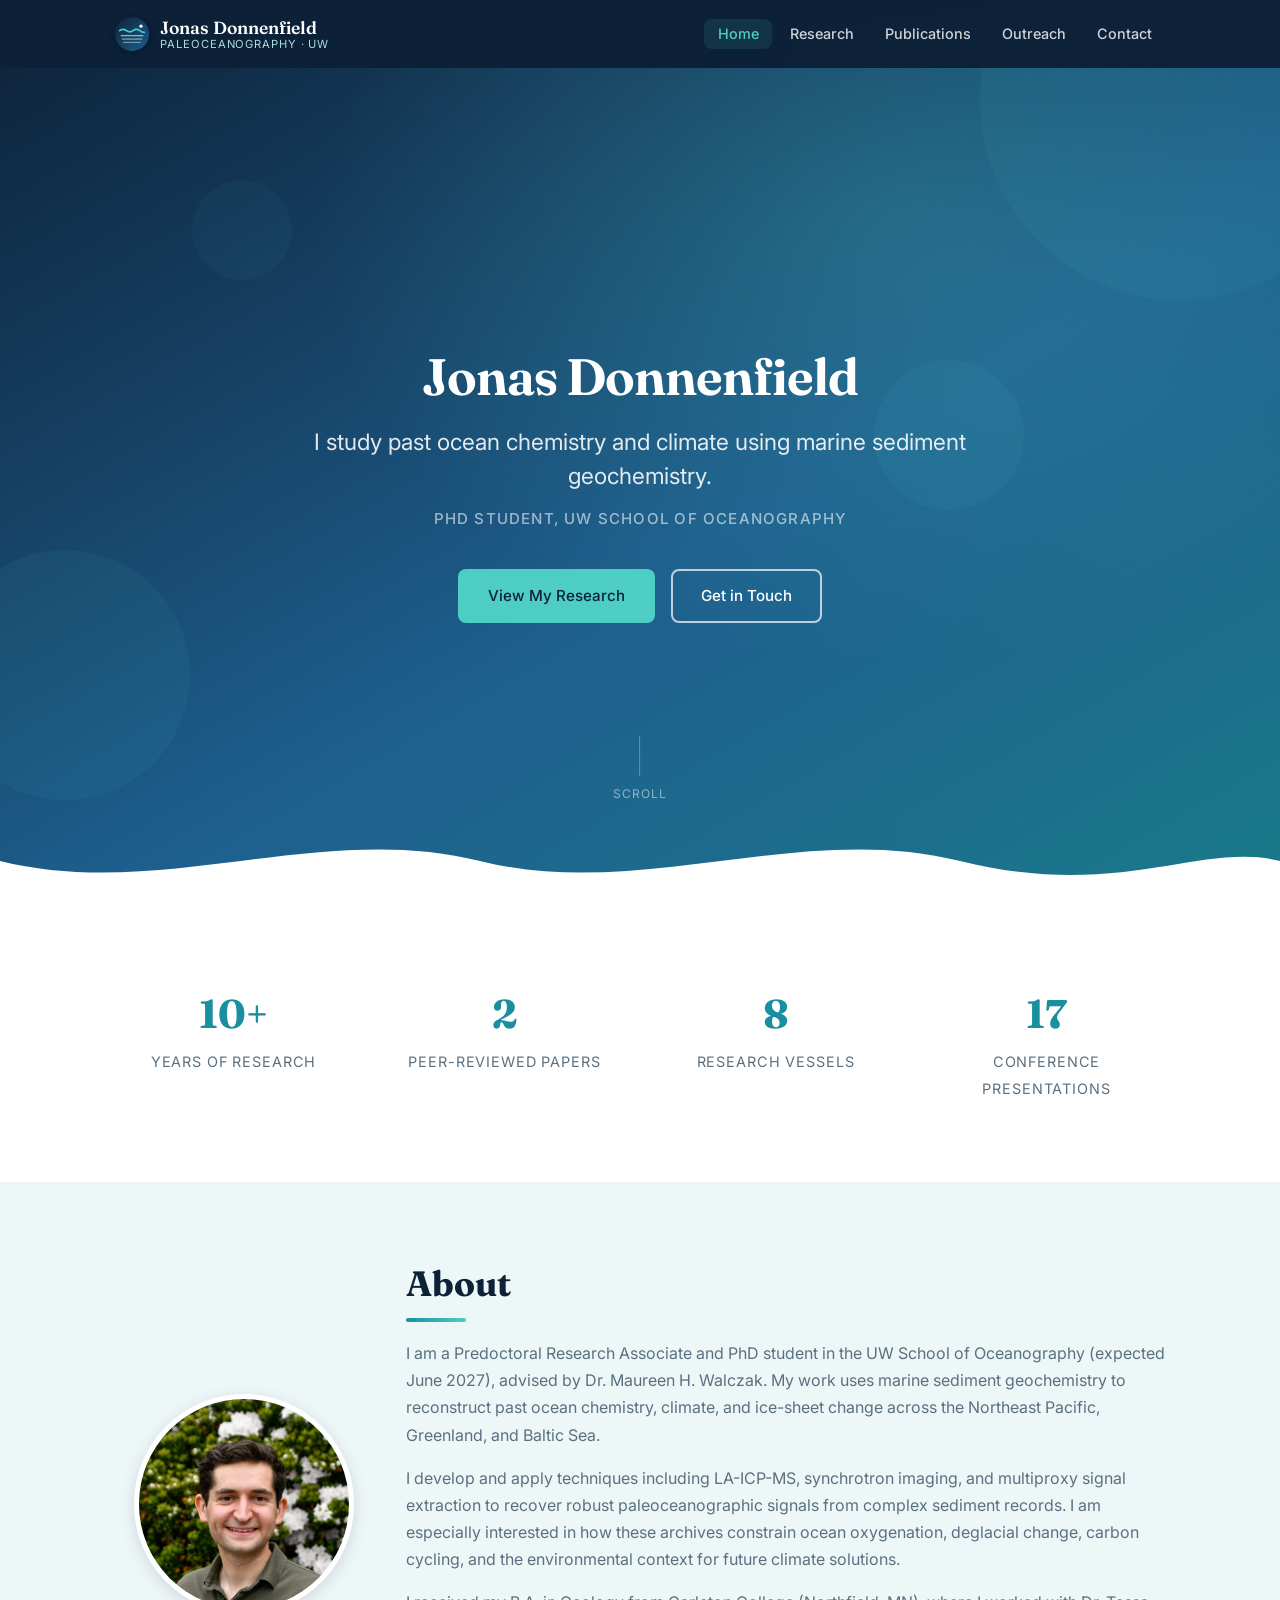
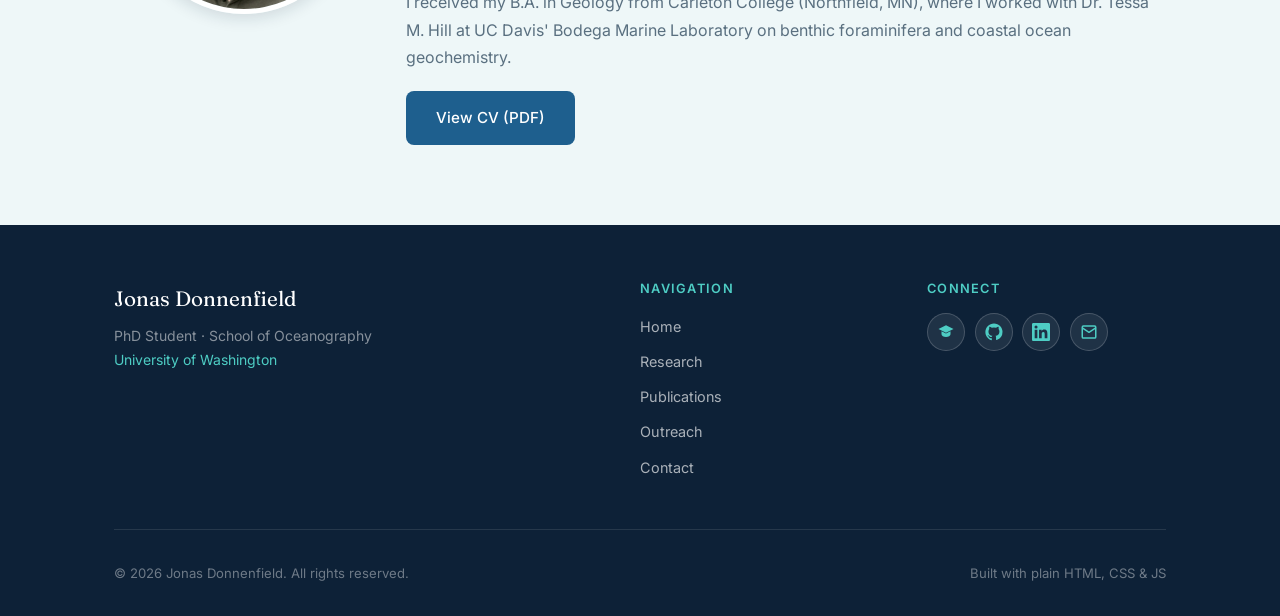
==== commit 135d8bc6: "Separate homepage hero descriptor." ====
--- a/index.html
+++ b/index.html
@@ -3,11 +3,16 @@
 <head>
   <meta charset="UTF-8">
   <meta name="viewport" content="width=device-width, initial-scale=1.0">
-  <title>Jonas Donnenfield — Paleoceanography PhD</title>
-  <meta name="description" content="Personal academic website of Jonas Donnenfield, PhD Student in Oceanography at the University of Washington.">
-  <meta property="og:title" content="Jonas Donnenfield — Paleoceanography PhD">
-  <meta property="og:description" content="Marine sediment geochemist reconstructing Pacific Northwest climate and ocean oxygen history at the University of Washington.">
+  <title>Jonas Donnenfield</title>
+  <meta name="description" content="Personal academic website of Jonas Donnenfield, PhD student in Oceanography at the University of Washington.">
+  <meta property="og:title" content="Jonas Donnenfield">
+  <meta property="og:site_name" content="Jonas Donnenfield">
+  <meta property="og:description" content="Marine sediment geochemistry, paleoceanography, and ocean carbon cycling.">
   <meta property="og:type" content="website">
+  <meta property="og:url" content="http://jonasdonnenfield.com/">
+  <meta name="twitter:card" content="summary">
+  <meta name="twitter:title" content="Jonas Donnenfield">
+  <meta name="twitter:description" content="Marine sediment geochemistry, paleoceanography, and ocean carbon cycling.">
   <link rel="icon" href="favicon.svg" type="image/svg+xml">
   <link rel="preconnect" href="https://fonts.googleapis.com">
   <link rel="preconnect" href="https://fonts.gstatic.com" crossorigin>
@@ -48,11 +53,11 @@
     <div class="hero-content">
       <h1>Jonas Donnenfield</h1>
 
-      <p class="hero-subtitle">PhD student in Oceanography at the University of Washington</p>
+      <p class="hero-tagline">
+        I study past ocean chemistry and climate using marine sediment geochemistry.
+      </p>
 
-      <p class="hero-tagline">
-        Marine sediment geochemistry, paleoceanography, and ocean carbon cycling.
-      </p>
+      <p class="hero-subtitle">PhD student, UW School of Oceanography</p>
 
       <div class="hero-actions">
         <a href="research.html" class="btn btn-primary">View My Research</a>
--- a/css/style.css
+++ b/css/style.css
@@ -332,12 +332,13 @@
 
 .hero-subtitle {
   display: block;
-  font-size: clamp(0.86rem, 1.6vw, 1rem);
+  font-size: clamp(0.82rem, 1.45vw, 0.94rem);
   font-weight: 500;
-  letter-spacing: 0.02em;
-  color: rgba(255,255,255,0.72);
-  margin: 0.35rem auto 0.65rem;
+  letter-spacing: 0.08em;
+  color: rgba(255,255,255,0.58);
+  margin: 0.75rem auto 2.35rem;
   padding: 0;
+  text-transform: uppercase;
   max-width: 620px;
 }
 
@@ -348,11 +349,11 @@
   letter-spacing: -0.02em;
 }
 .hero-tagline {
-  font-size: clamp(1.03rem, 2.2vw, 1.24rem);
-  color: rgba(255,255,255,0.82);
-  max-width: 600px;
-  margin: 0 auto 2.25rem;
-  line-height: 1.55;
+  font-size: clamp(1.12rem, 2.45vw, 1.42rem);
+  color: rgba(255,255,255,0.88);
+  max-width: 680px;
+  margin: 1rem auto 0;
+  line-height: 1.5;
 }
 
 .hero-actions {
@@ -1133,12 +1134,12 @@
   h1 { font-size: 2rem; }
   .hero h1 { font-size: clamp(2.3rem, 13vw, 3.2rem); }
   .hero-subtitle {
-    font-size: 0.86rem;
-    max-width: 17rem;
+    font-size: 0.76rem;
+    max-width: 16rem;
+    margin-bottom: 2rem;
   }
   .hero-tagline {
-    max-width: 19rem;
-    margin-bottom: 2rem;
+    max-width: 20rem;
   }
   .hero-actions { flex-direction: column; align-items: center; }
   .about-photo { width: 200px; height: 200px; }
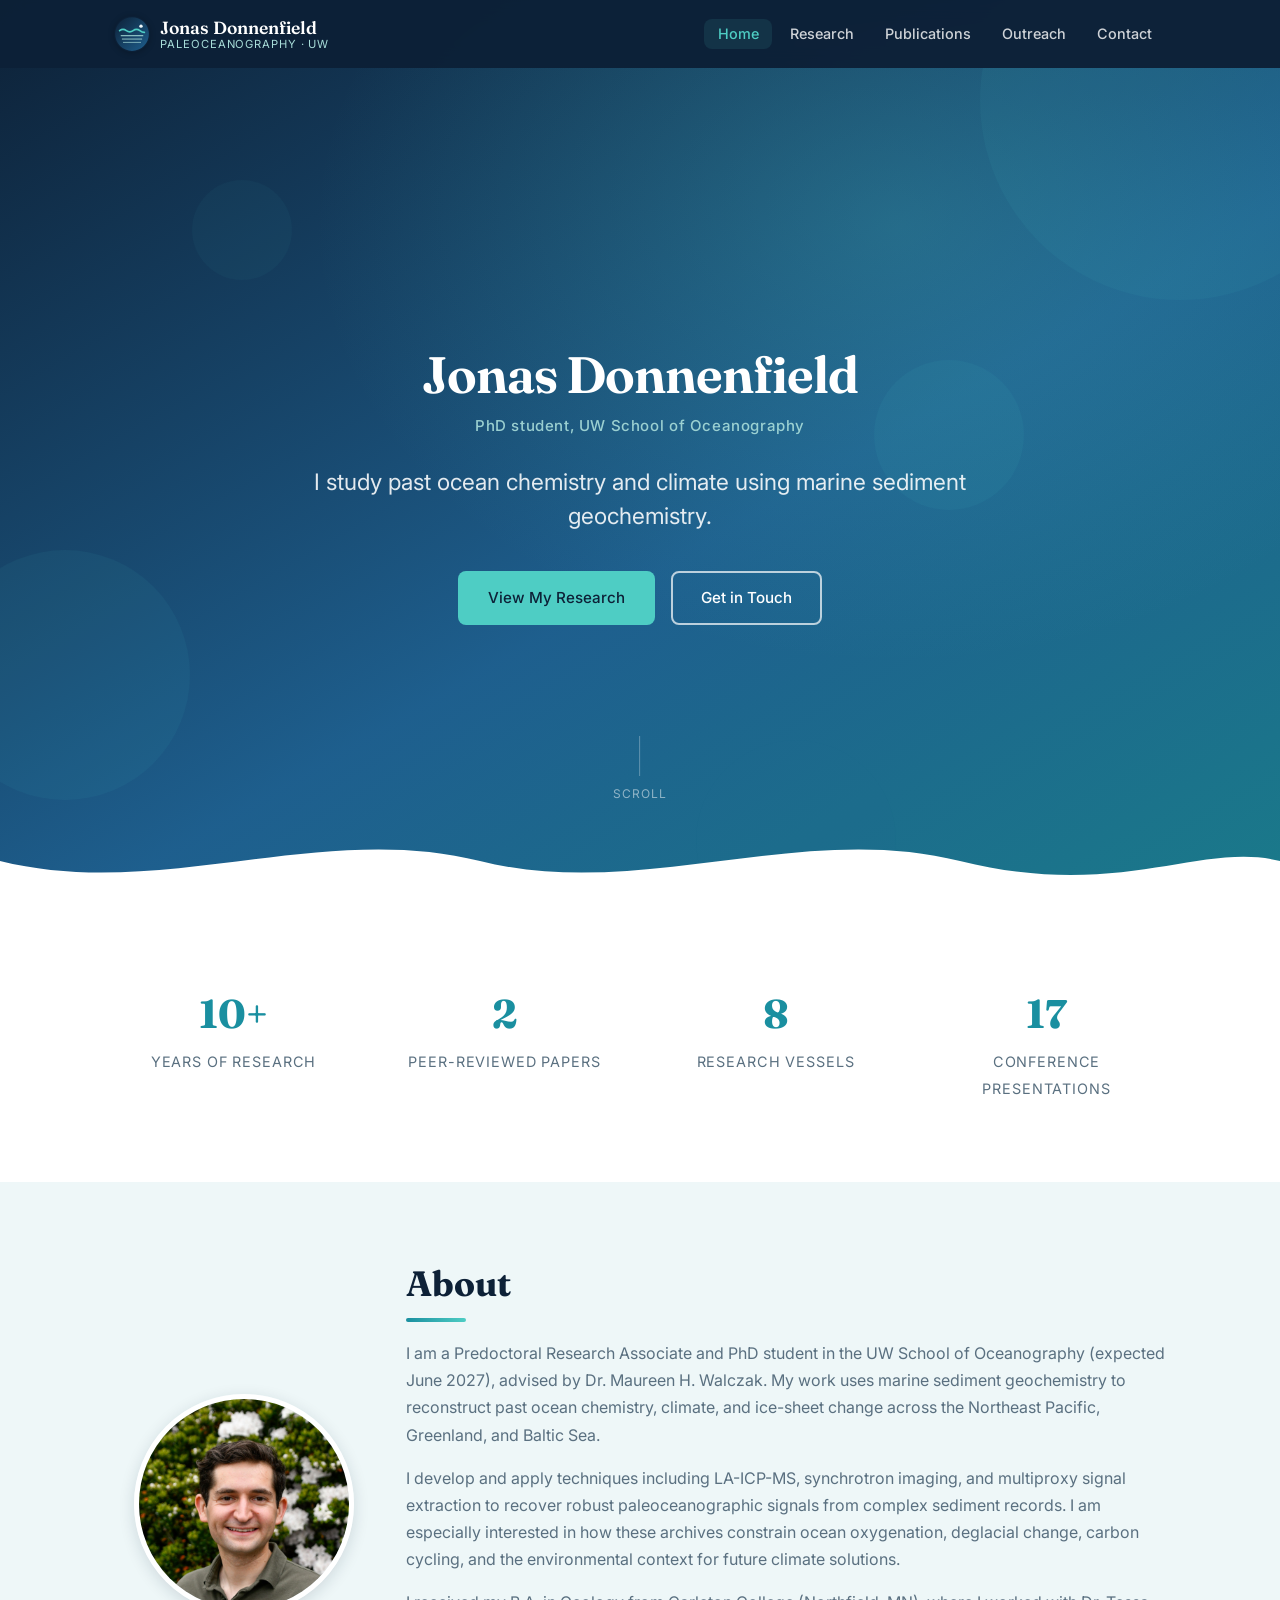
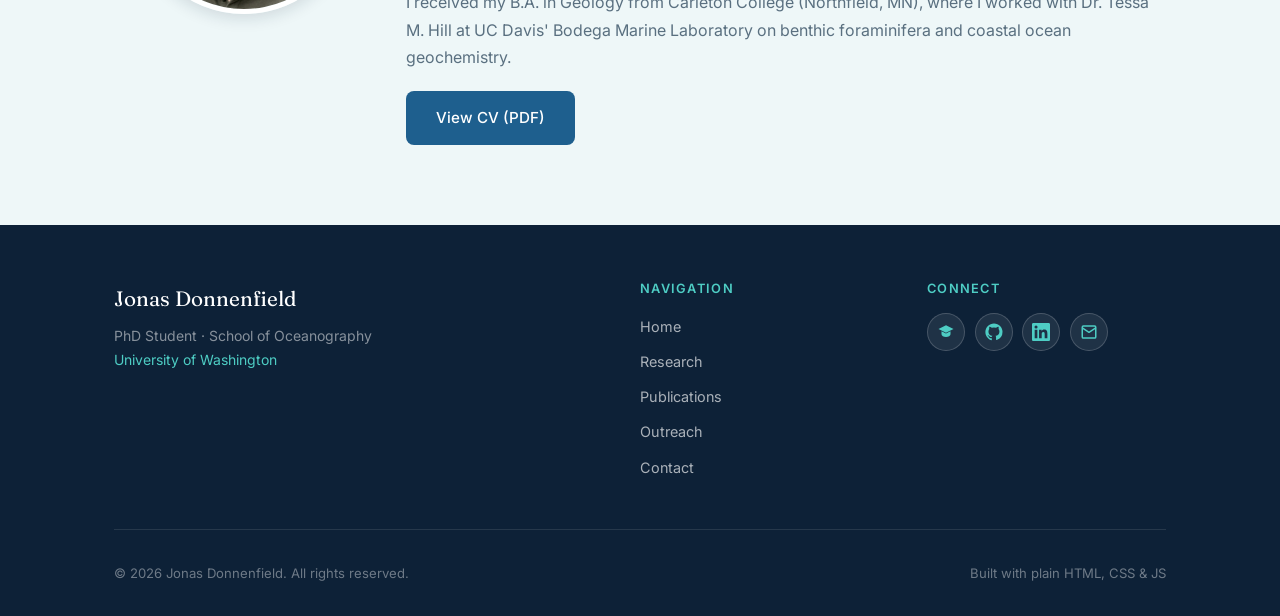
==== commit 31263a80: "Tune homepage affiliation hierarchy." ====
--- a/index.html
+++ b/index.html
@@ -7,12 +7,12 @@
   <meta name="description" content="Personal academic website of Jonas Donnenfield, PhD student in Oceanography at the University of Washington.">
   <meta property="og:title" content="Jonas Donnenfield">
   <meta property="og:site_name" content="Jonas Donnenfield">
-  <meta property="og:description" content="Marine sediment geochemistry, paleoceanography, and ocean carbon cycling.">
+  <meta property="og:description" content="I study past ocean chemistry and climate using marine sediment geochemistry.">
   <meta property="og:type" content="website">
   <meta property="og:url" content="http://jonasdonnenfield.com/">
   <meta name="twitter:card" content="summary">
   <meta name="twitter:title" content="Jonas Donnenfield">
-  <meta name="twitter:description" content="Marine sediment geochemistry, paleoceanography, and ocean carbon cycling.">
+  <meta name="twitter:description" content="I study past ocean chemistry and climate using marine sediment geochemistry.">
   <link rel="icon" href="favicon.svg" type="image/svg+xml">
   <link rel="preconnect" href="https://fonts.googleapis.com">
   <link rel="preconnect" href="https://fonts.gstatic.com" crossorigin>
@@ -53,11 +53,11 @@
     <div class="hero-content">
       <h1>Jonas Donnenfield</h1>
 
+      <p class="hero-subtitle">PhD student, UW School of Oceanography</p>
+
       <p class="hero-tagline">
         I study past ocean chemistry and climate using marine sediment geochemistry.
       </p>
-
-      <p class="hero-subtitle">PhD student, UW School of Oceanography</p>
 
       <div class="hero-actions">
         <a href="research.html" class="btn btn-primary">View My Research</a>
--- a/css/style.css
+++ b/css/style.css
@@ -334,11 +334,10 @@
   display: block;
   font-size: clamp(0.82rem, 1.45vw, 0.94rem);
   font-weight: 500;
-  letter-spacing: 0.08em;
-  color: rgba(255,255,255,0.58);
-  margin: 0.75rem auto 2.35rem;
+  letter-spacing: 0.04em;
+  color: rgba(168,221,217,0.9);
+  margin: 0.35rem auto 0;
   padding: 0;
-  text-transform: uppercase;
   max-width: 620px;
 }
 
@@ -352,7 +351,7 @@
   font-size: clamp(1.12rem, 2.45vw, 1.42rem);
   color: rgba(255,255,255,0.88);
   max-width: 680px;
-  margin: 1rem auto 0;
+  margin: 1.65rem auto 2.35rem;
   line-height: 1.5;
 }
 
@@ -1134,12 +1133,13 @@
   h1 { font-size: 2rem; }
   .hero h1 { font-size: clamp(2.3rem, 13vw, 3.2rem); }
   .hero-subtitle {
-    font-size: 0.76rem;
-    max-width: 16rem;
-    margin-bottom: 2rem;
+    font-size: 0.82rem;
+    max-width: 17rem;
   }
   .hero-tagline {
     max-width: 20rem;
+    margin-top: 1.45rem;
+    margin-bottom: 2rem;
   }
   .hero-actions { flex-direction: column; align-items: center; }
   .about-photo { width: 200px; height: 200px; }
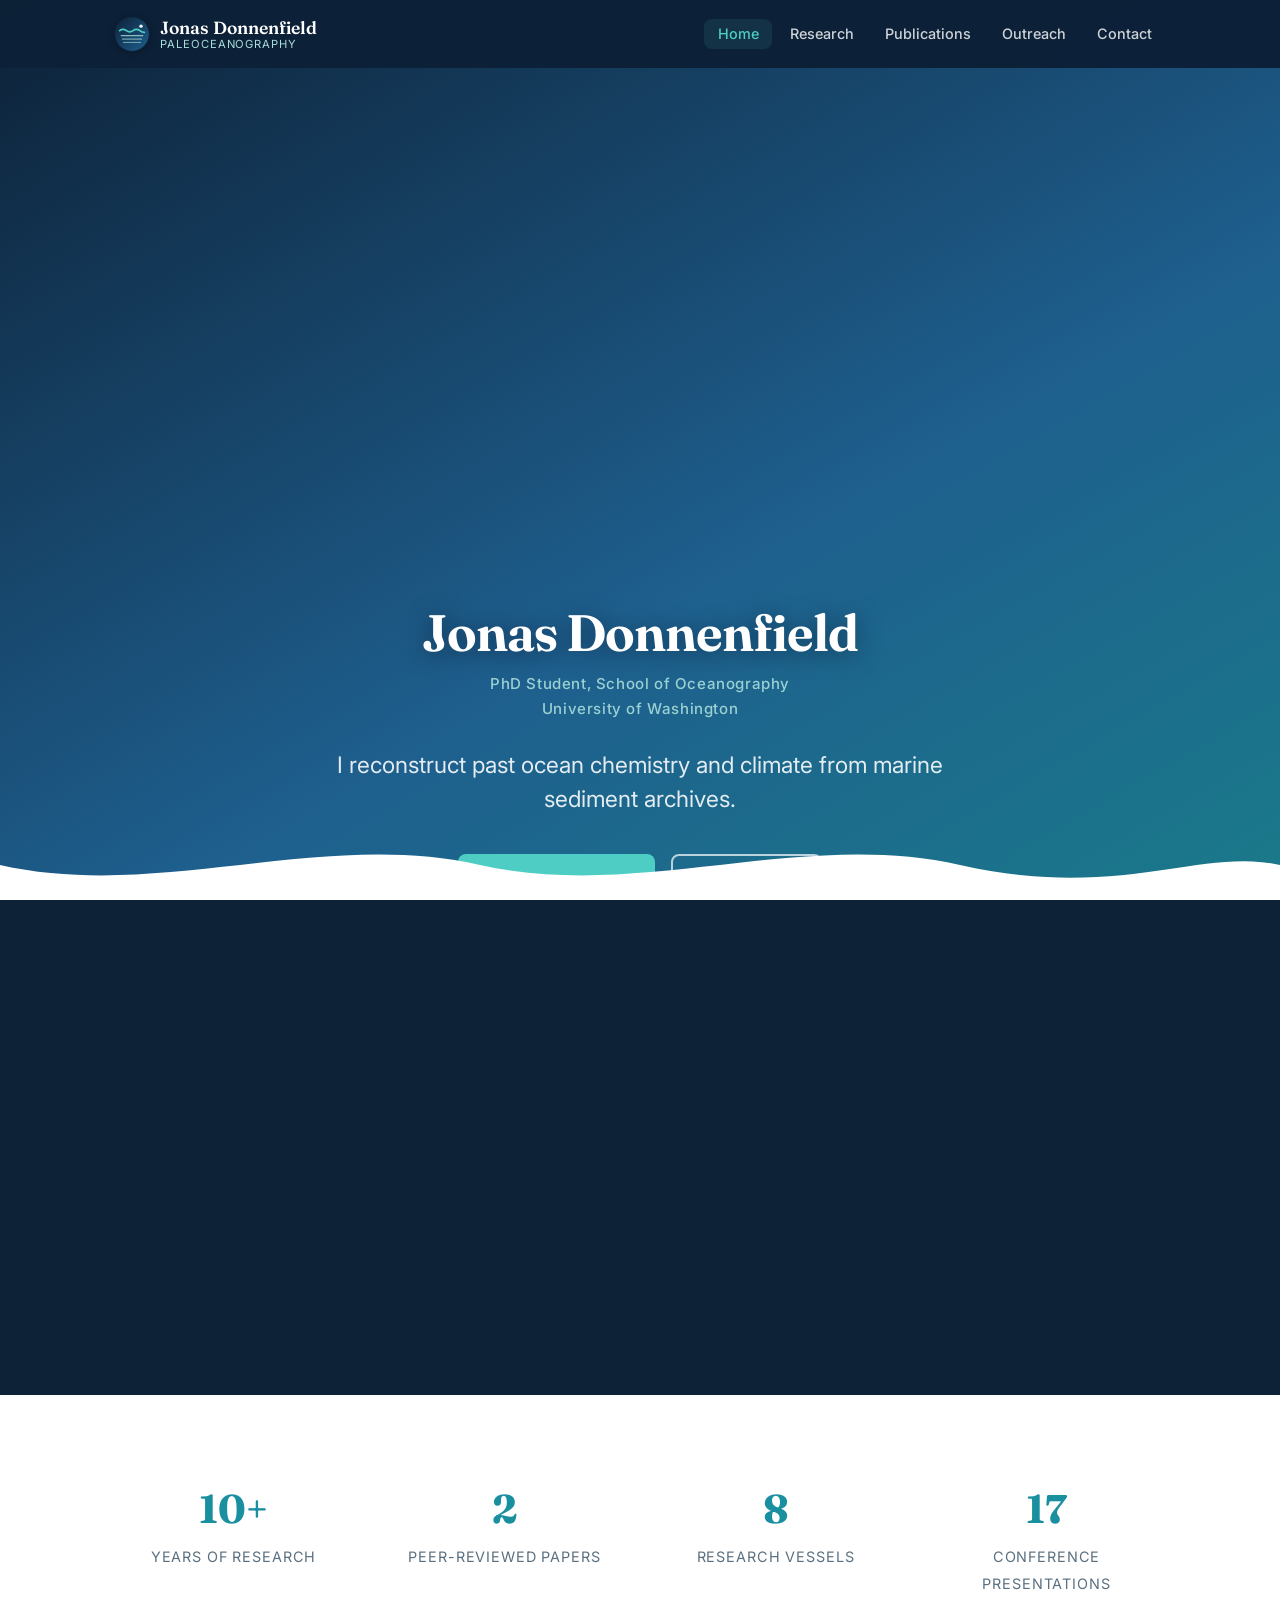
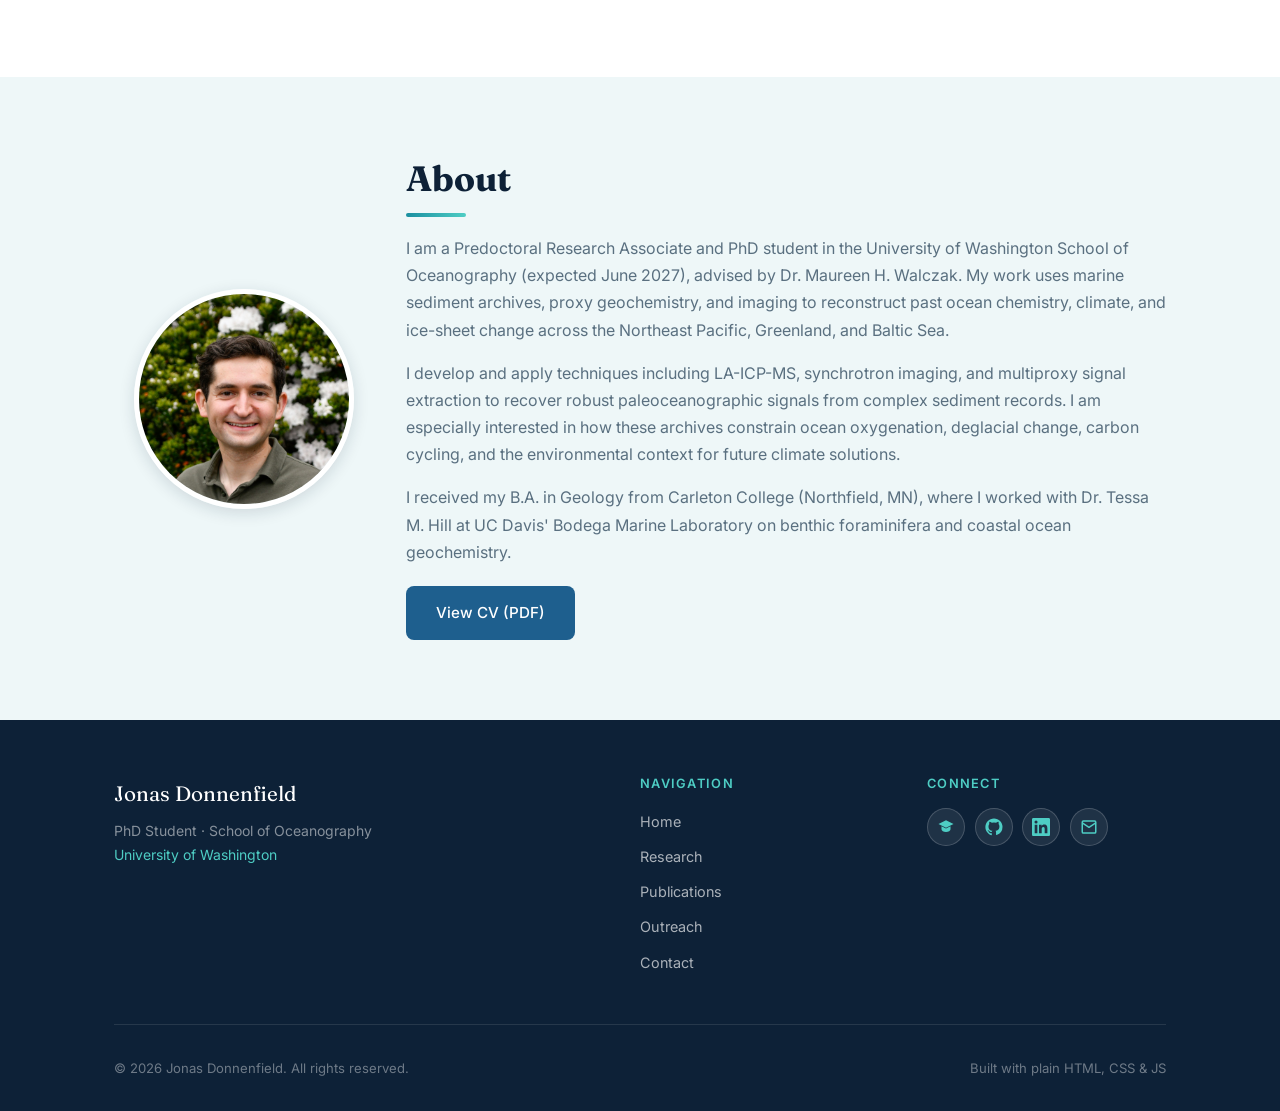
==== commit bf29885f: "Refine homepage hero reveal." ====
--- a/index.html
+++ b/index.html
@@ -7,12 +7,12 @@
   <meta name="description" content="Personal academic website of Jonas Donnenfield, PhD student in Oceanography at the University of Washington.">
   <meta property="og:title" content="Jonas Donnenfield">
   <meta property="og:site_name" content="Jonas Donnenfield">
-  <meta property="og:description" content="I study past ocean chemistry and climate using marine sediment geochemistry.">
+  <meta property="og:description" content="I reconstruct past ocean chemistry and climate from marine sediment archives.">
   <meta property="og:type" content="website">
   <meta property="og:url" content="http://jonasdonnenfield.com/">
   <meta name="twitter:card" content="summary">
   <meta name="twitter:title" content="Jonas Donnenfield">
-  <meta name="twitter:description" content="I study past ocean chemistry and climate using marine sediment geochemistry.">
+  <meta name="twitter:description" content="I reconstruct past ocean chemistry and climate from marine sediment archives.">
   <link rel="icon" href="favicon.svg" type="image/svg+xml">
   <link rel="preconnect" href="https://fonts.googleapis.com">
   <link rel="preconnect" href="https://fonts.gstatic.com" crossorigin>
@@ -28,7 +28,7 @@
         <img src="images/site-mark.svg" alt="" class="nav-logo-icon" aria-hidden="true">
         <span class="nav-logo-text">
           <span class="nav-logo-name">Jonas Donnenfield</span>
-          <span class="nav-logo-title">Paleoceanography · UW</span>
+          <span class="nav-logo-title">Paleoceanography</span>
         </span>
       </a>
       <button class="nav-toggle" id="navToggle" aria-label="Toggle navigation" aria-expanded="false">
@@ -46,34 +46,32 @@
 
   <!-- ── Hero ── -->
   <section class="hero">
-    <div class="hero-bg-circles">
-      <span></span><span></span><span></span><span></span><span></span>
-    </div>
+    <div class="hero-stage">
+      <div class="hero-content">
+        <h1>Jonas Donnenfield</h1>
 
-    <div class="hero-content">
-      <h1>Jonas Donnenfield</h1>
+        <p class="hero-subtitle">PhD Student, School of Oceanography<br>University of Washington</p>
 
-      <p class="hero-subtitle">PhD student, UW School of Oceanography</p>
+        <p class="hero-tagline">
+          I reconstruct past ocean chemistry and climate from marine sediment archives.
+        </p>
 
-      <p class="hero-tagline">
-        I study past ocean chemistry and climate using marine sediment geochemistry.
-      </p>
+        <div class="hero-actions">
+          <a href="research.html" class="btn btn-primary">View My Research</a>
+          <a href="contact.html"  class="btn btn-outline">Get in Touch</a>
+        </div>
+      </div>
 
-      <div class="hero-actions">
-        <a href="research.html" class="btn btn-primary">View My Research</a>
-        <a href="contact.html"  class="btn btn-outline">Get in Touch</a>
+      <div class="hero-scroll" aria-hidden="true">
+        <div class="hero-scroll-line"></div>
+        <span>Scroll</span>
       </div>
-    </div>
 
-    <div class="hero-scroll" aria-hidden="true">
-      <div class="hero-scroll-line"></div>
-      <span>Scroll</span>
-    </div>
-
-    <div class="hero-wave" aria-hidden="true">
-      <svg xmlns="http://www.w3.org/2000/svg" viewBox="0 0 1440 80" preserveAspectRatio="none">
-        <path fill="#ffffff" d="M0,40 C180,80 360,0 540,40 C720,80 900,0 1080,40 C1260,80 1350,20 1440,40 L1440,80 L0,80 Z"/>
-      </svg>
+      <div class="hero-wave" aria-hidden="true">
+        <svg xmlns="http://www.w3.org/2000/svg" viewBox="0 0 1440 80" preserveAspectRatio="none">
+          <path fill="#ffffff" d="M0,40 C180,80 360,0 540,40 C720,80 900,0 1080,40 C1260,80 1350,20 1440,40 L1440,80 L0,80 Z"/>
+        </svg>
+      </div>
     </div>
   </section>
 
@@ -114,9 +112,10 @@
           <h2>About</h2>
           <div class="section-divider home-about-divider"></div>
           <p>
-            I am a Predoctoral Research Associate and PhD student in the UW School of Oceanography
+            I am a Predoctoral Research Associate and PhD student in the University of Washington School of Oceanography
             (expected June 2027),
-            advised by Dr. Maureen H. Walczak. My work uses marine sediment geochemistry to reconstruct
+            advised by Dr. Maureen H. Walczak. My work uses marine sediment archives, proxy geochemistry,
+            and imaging to reconstruct
             past ocean chemistry, climate, and ice-sheet change across the Northeast Pacific, Greenland,
             and Baltic Sea.
           </p>
@@ -194,6 +193,6 @@
     </div>
   </footer>
 
-  <script src="js/main.js"></script>
+  <script src="js/main.js?v=20260625"></script>
 </body>
 </html>
--- a/css/style.css
+++ b/css/style.css
@@ -50,7 +50,10 @@
 }
 
 :root {
-  --hero-photo-opacity: 0.32;
+  --hero-photo-opacity: 1;
+  --hero-overlay-opacity: 0;
+  --hero-content-offset: 30vh;
+  --hero-detail-opacity: 0;
 }
 
 img { max-width: 100%; display: block; }
@@ -244,77 +247,48 @@
 /* ---------- Hero (Home) ---------- */
 .hero {
   position: relative;
+  min-height: 155vh;
+  background: var(--navy);
+}
+
+.hero-stage {
+  position: sticky;
+  top: 0;
   min-height: 100vh;
   display: flex;
   align-items: center;
   background: linear-gradient(150deg, var(--navy) 0%, var(--ocean) 60%, #1a7a8a 100%);
   overflow: hidden;
   padding-top: var(--nav-height);
-}
-
-.hero::before {
+  isolation: isolate;
+}
+
+.hero-stage::before {
   content: '';
   position: absolute;
   inset: 0;
   background-image: url('../images/research-ice-sheet.png');
   background-size: cover;
-  background-position: center;
+  background-position: center 72%;
   opacity: var(--hero-photo-opacity);
   transition: opacity 0.12s linear;
   pointer-events: none;
-}
-
-.hero::after {
+  z-index: 0;
+}
+
+.hero-stage::after {
   content: '';
   position: absolute;
   inset: 0;
   background:
-    radial-gradient(ellipse at 70% 25%, rgba(78,205,196,0.22), transparent 46%),
-    linear-gradient(150deg, rgba(13,33,55,0.92) 0%, rgba(30,95,142,0.86) 58%, rgba(26,122,138,0.82) 100%);
-  pointer-events: none;
-}
-
-.hero-bg-circles {
-  position: absolute;
-  inset: 0;
-  overflow: hidden;
+    radial-gradient(ellipse at 70% 25%, rgba(78,205,196,0.12), transparent 46%),
+    linear-gradient(150deg, rgba(13,33,55,0.78) 0%, rgba(30,95,142,0.66) 58%, rgba(26,122,138,0.58) 100%);
+  opacity: var(--hero-overlay-opacity);
   pointer-events: none;
   z-index: 1;
 }
-.hero-bg-circles span {
-  position: absolute;
-  border-radius: 50%;
-  background: rgba(78, 205, 196, 0.06);
-}
-.hero-bg-circles span:nth-child(1) { width: 400px; height: 400px; top: -100px; right: -100px; animation: drift1 14s ease-in-out infinite; }
-.hero-bg-circles span:nth-child(2) { width: 250px; height: 250px; bottom: 100px; left: -60px; animation: drift2 18s ease-in-out infinite 1s; }
-.hero-bg-circles span:nth-child(3) { width: 150px; height: 150px; top: 40%; right: 20%; animation: drift3 12s ease-in-out infinite 3s; }
-.hero-bg-circles span:nth-child(4) { width: 200px; height: 200px; bottom: -40px; right: 30%; background: rgba(30, 95, 142, 0.05); animation: drift1 20s ease-in-out infinite 5s; }
-.hero-bg-circles span:nth-child(5) { width: 100px; height: 100px; top: 20%; left: 15%; background: rgba(78, 205, 196, 0.04); animation: drift2 16s ease-in-out infinite 2s; }
-
-@keyframes drift1 {
-  0%   { transform: translate(0, 0) scale(1) rotate(0deg); }
-  25%  { transform: translate(30px, -45px) scale(1.06) rotate(3deg); }
-  50%  { transform: translate(-20px, -60px) scale(1.03) rotate(-2deg); }
-  75%  { transform: translate(25px, -20px) scale(1.08) rotate(4deg); }
-  100% { transform: translate(0, 0) scale(1) rotate(0deg); }
-}
-@keyframes drift2 {
-  0%   { transform: translate(0, 0) scale(1) rotate(0deg); }
-  25%  { transform: translate(-25px, 40px) scale(1.05) rotate(-3deg); }
-  50%  { transform: translate(35px, 20px) scale(1.02) rotate(2deg); }
-  75%  { transform: translate(-15px, -30px) scale(1.07) rotate(-4deg); }
-  100% { transform: translate(0, 0) scale(1) rotate(0deg); }
-}
-@keyframes drift3 {
-  0%   { transform: translate(0, 0) scale(1) rotate(0deg); }
-  33%  { transform: translate(40px, -35px) scale(1.08) rotate(5deg); }
-  66%  { transform: translate(-30px, 25px) scale(1.04) rotate(-3deg); }
-  100% { transform: translate(0, 0) scale(1) rotate(0deg); }
-}
 
 @media (prefers-reduced-motion: reduce) {
-  .hero-bg-circles span { animation: none !important; }
   .hero-scroll-line { animation: none !important; }
   .card, .research-card, .pub-entry, .education-item, .fieldwork-item {
     transition: none !important;
@@ -323,11 +297,13 @@
 
 .hero-content {
   position: relative;
-  z-index: 2;
+  z-index: 3;
   max-width: var(--max-width);
   margin: 0 auto;
   padding: 4rem 1.5rem;
   text-align: center;
+  transform: translateY(var(--hero-content-offset));
+  will-change: transform;
 }
 
 .hero-subtitle {
@@ -346,7 +322,16 @@
   margin-bottom: 0;
   font-weight: 650;
   letter-spacing: -0.02em;
-}
+  text-shadow: 0 3px 22px rgba(13,33,55,0.58);
+}
+
+.hero-subtitle,
+.hero-tagline,
+.hero-actions {
+  opacity: var(--hero-detail-opacity);
+  will-change: opacity;
+}
+
 .hero-tagline {
   font-size: clamp(1.12rem, 2.45vw, 1.42rem);
   color: rgba(255,255,255,0.88);
@@ -375,7 +360,8 @@
   font-size: 0.75rem;
   letter-spacing: 0.08em;
   text-transform: uppercase;
-  z-index: 2;
+  z-index: 3;
+  opacity: var(--hero-detail-opacity);
 }
 .hero-scroll-line {
   width: 1px;
@@ -394,9 +380,12 @@
   left: 0;
   right: 0;
   line-height: 0;
-  z-index: 2;
-}
-.hero-wave svg { width: 100%; height: 80px; }
+  z-index: 3;
+}
+.hero-wave svg {
+  width: 100%;
+  height: 72px;
+}
 
 /* ---------- Home: Quick Stats ---------- */
 .stats-grid {
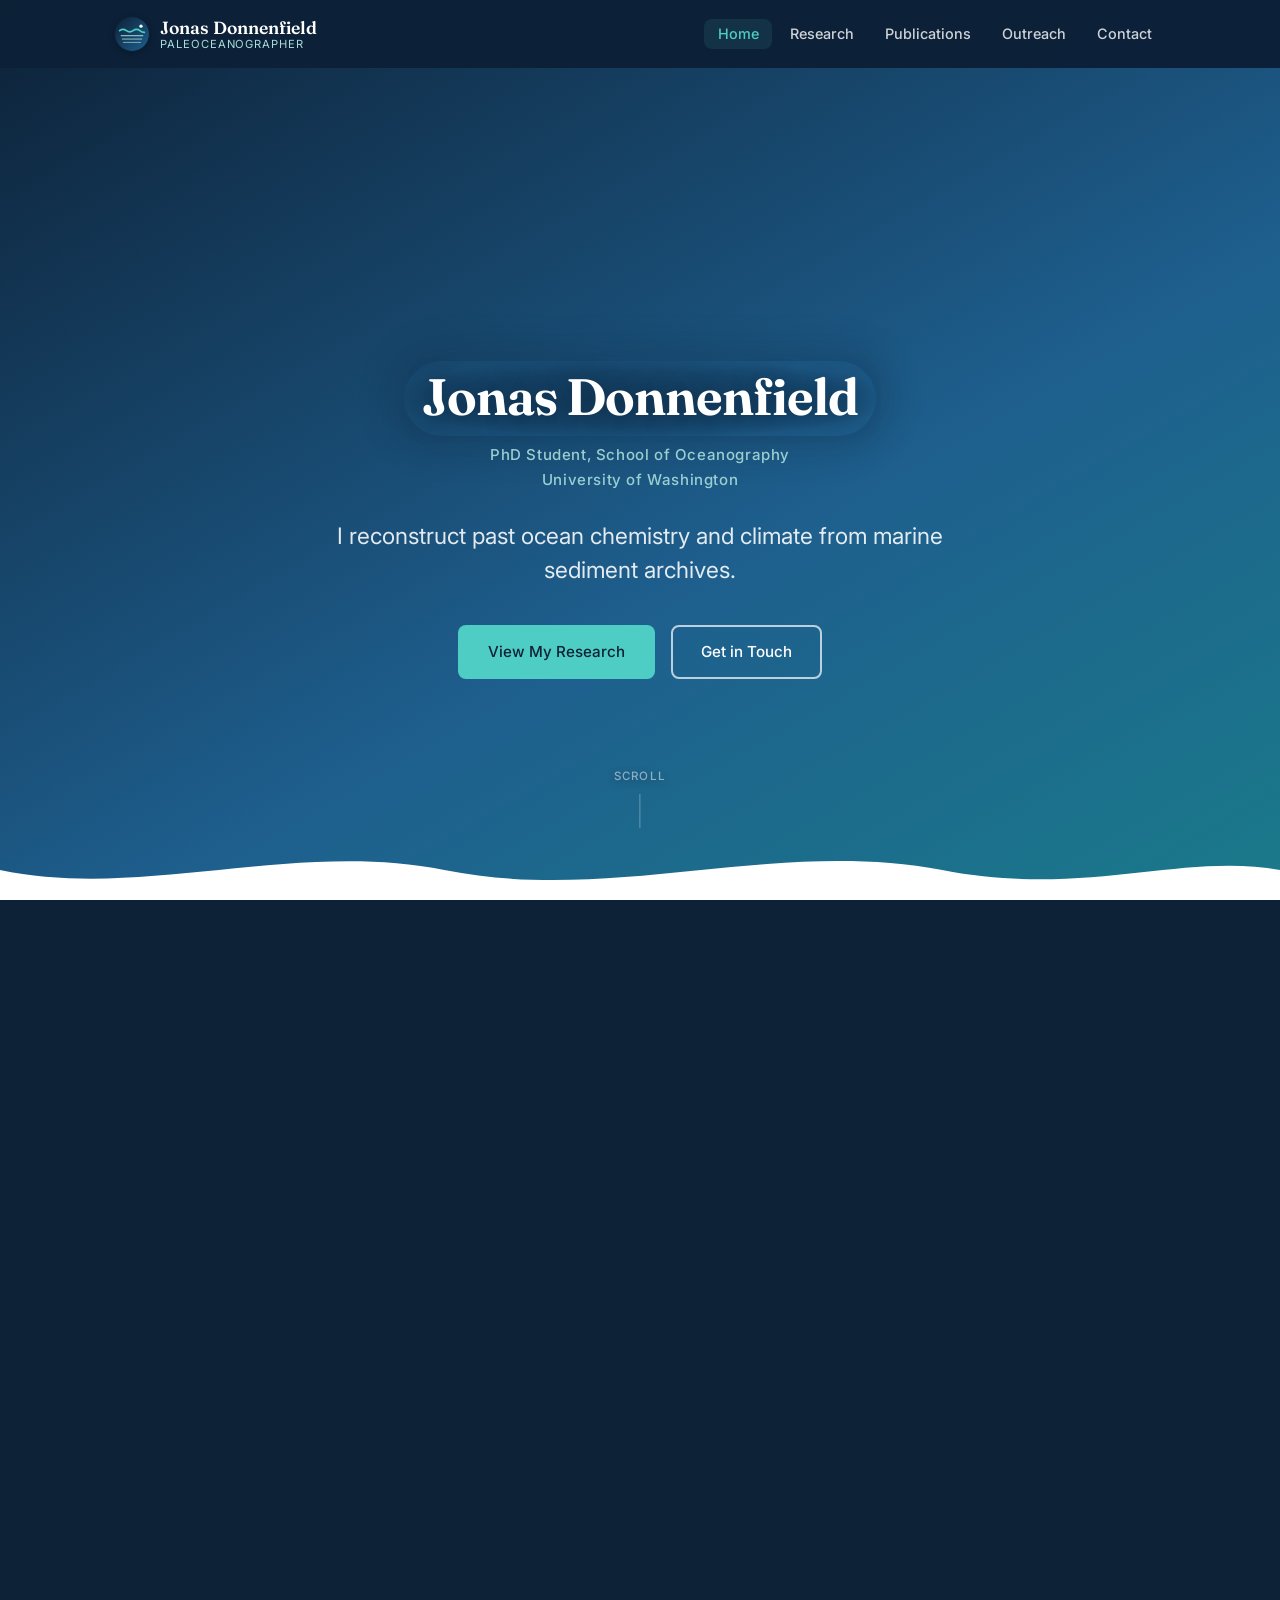
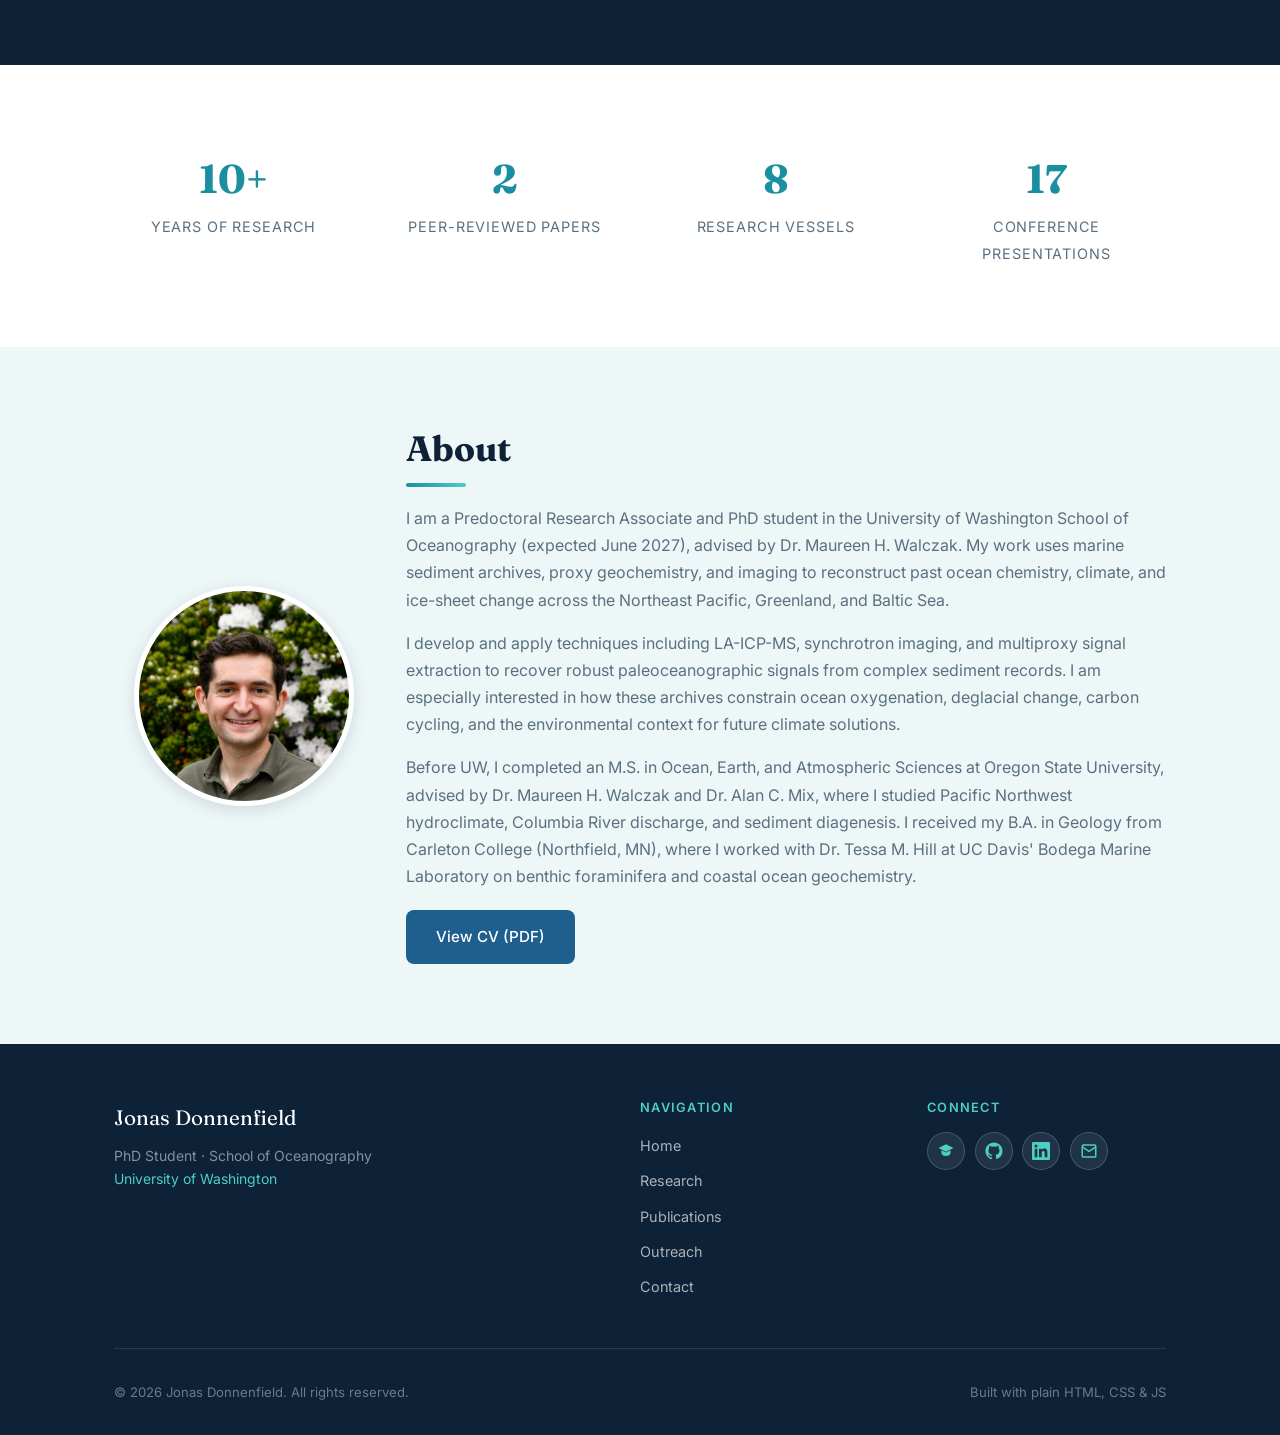
==== commit a32abca4: "Polish homepage hero and bio." ====
--- a/index.html
+++ b/index.html
@@ -28,7 +28,7 @@
         <img src="images/site-mark.svg" alt="" class="nav-logo-icon" aria-hidden="true">
         <span class="nav-logo-text">
           <span class="nav-logo-name">Jonas Donnenfield</span>
-          <span class="nav-logo-title">Paleoceanography</span>
+          <span class="nav-logo-title">Paleoceanographer</span>
         </span>
       </a>
       <button class="nav-toggle" id="navToggle" aria-label="Toggle navigation" aria-expanded="false">
@@ -68,8 +68,8 @@
       </div>
 
       <div class="hero-wave" aria-hidden="true">
-        <svg xmlns="http://www.w3.org/2000/svg" viewBox="0 0 1440 80" preserveAspectRatio="none">
-          <path fill="#ffffff" d="M0,40 C180,80 360,0 540,40 C720,80 900,0 1080,40 C1260,80 1350,20 1440,40 L1440,80 L0,80 Z"/>
+        <svg xmlns="http://www.w3.org/2000/svg" viewBox="0 0 1440 72" preserveAspectRatio="none">
+          <path fill="#ffffff" d="M0,42 C160,72 330,12 500,42 C690,76 870,10 1060,42 C1220,70 1330,24 1440,42 L1440,72 L0,72 Z"/>
         </svg>
       </div>
     </div>
@@ -126,9 +126,11 @@
             carbon cycling, and the environmental context for future climate solutions.
           </p>
           <p>
-            I received my B.A. in Geology from Carleton College (Northfield, MN), where I worked with
-            Dr. Tessa M. Hill at UC Davis' Bodega Marine Laboratory on benthic foraminifera and coastal
-            ocean geochemistry.
+            Before UW, I completed an M.S. in Ocean, Earth, and Atmospheric Sciences at Oregon State
+            University, advised by Dr. Maureen H. Walczak and Dr. Alan C. Mix, where I studied Pacific
+            Northwest hydroclimate, Columbia River discharge, and sediment diagenesis. I received my B.A.
+            in Geology from Carleton College (Northfield, MN), where I worked with Dr. Tessa M. Hill at
+            UC Davis' Bodega Marine Laboratory on benthic foraminifera and coastal ocean geochemistry.
           </p>
           <div class="hero-actions home-about-actions">
             <a href="cv.pdf" class="btn btn-ocean" target="_blank" rel="noopener noreferrer">View CV (PDF)</a>
--- a/css/style.css
+++ b/css/style.css
@@ -52,7 +52,7 @@
 :root {
   --hero-photo-opacity: 1;
   --hero-overlay-opacity: 0;
-  --hero-content-offset: 30vh;
+  --hero-content-offset: 4vh;
   --hero-detail-opacity: 0;
 }
 
@@ -247,7 +247,7 @@
 /* ---------- Hero (Home) ---------- */
 .hero {
   position: relative;
-  min-height: 155vh;
+  min-height: 185vh;
   background: var(--navy);
 }
 
@@ -269,7 +269,8 @@
   inset: 0;
   background-image: url('../images/research-ice-sheet.png');
   background-size: cover;
-  background-position: center 72%;
+  background-position: 48% 61%;
+  background-repeat: no-repeat;
   opacity: var(--hero-photo-opacity);
   transition: opacity 0.12s linear;
   pointer-events: none;
@@ -318,11 +319,17 @@
 }
 
 .hero h1 {
+  display: inline-block;
   color: var(--white);
   margin-bottom: 0;
+  padding: 0.08em 0.35em 0.14em;
   font-weight: 650;
   letter-spacing: -0.02em;
-  text-shadow: 0 3px 22px rgba(13,33,55,0.58);
+  background: radial-gradient(ellipse at center, rgba(13,33,55,0.42) 0%, rgba(13,33,55,0.24) 50%, transparent 76%);
+  border-radius: 999px;
+  box-shadow: 0 0 30px 18px rgba(13,33,55,0.18);
+  text-shadow: 0 3px 22px rgba(13,33,55,0.68);
+  backdrop-filter: blur(1px);
 }
 
 .hero-subtitle,
@@ -349,24 +356,26 @@
 
 .hero-scroll {
   position: absolute;
-  bottom: 6rem;
+  bottom: 4.5rem;
   left: 50%;
   transform: translateX(-50%);
   display: flex;
-  flex-direction: column;
+  flex-direction: column-reverse;
   align-items: center;
-  gap: 0.5rem;
-  color: rgba(255,255,255,0.5);
-  font-size: 0.75rem;
-  letter-spacing: 0.08em;
+  gap: 0.45rem;
+  color: rgba(255,255,255,0.64);
+  font-size: 0.72rem;
+  font-weight: 500;
+  letter-spacing: 0.09em;
   text-transform: uppercase;
   z-index: 3;
-  opacity: var(--hero-detail-opacity);
+  opacity: 0.78;
+  text-shadow: 0 2px 10px rgba(13,33,55,0.5);
 }
 .hero-scroll-line {
   width: 1px;
-  height: 40px;
-  background: rgba(255,255,255,0.3);
+  height: 34px;
+  background: rgba(255,255,255,0.42);
   animation: scroll-pulse 2s ease-in-out infinite;
 }
 @keyframes scroll-pulse {
@@ -376,15 +385,18 @@
 
 .hero-wave {
   position: absolute;
-  bottom: -1px;
+  bottom: 0;
   left: 0;
   right: 0;
   line-height: 0;
   z-index: 3;
-}
+  pointer-events: none;
+}
+
 .hero-wave svg {
   width: 100%;
   height: 72px;
+  display: block;
 }
 
 /* ---------- Home: Quick Stats ---------- */
